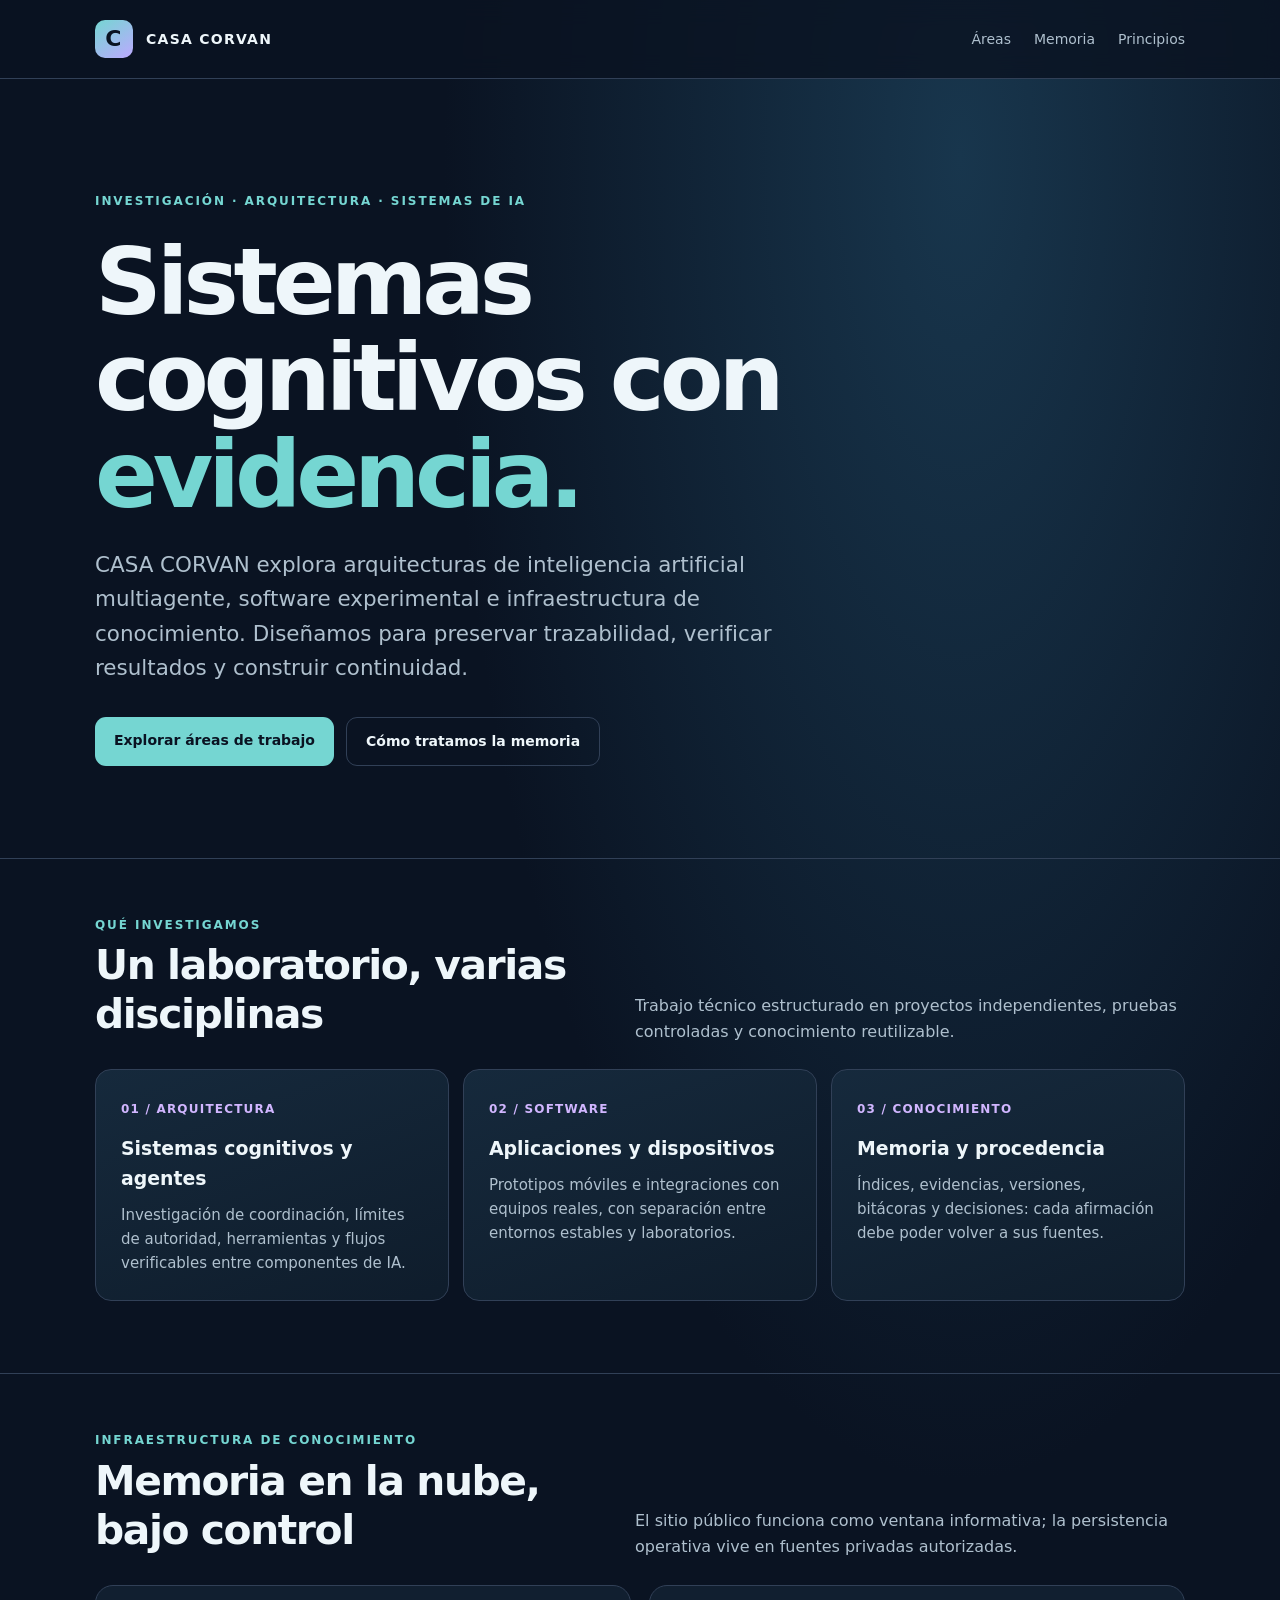
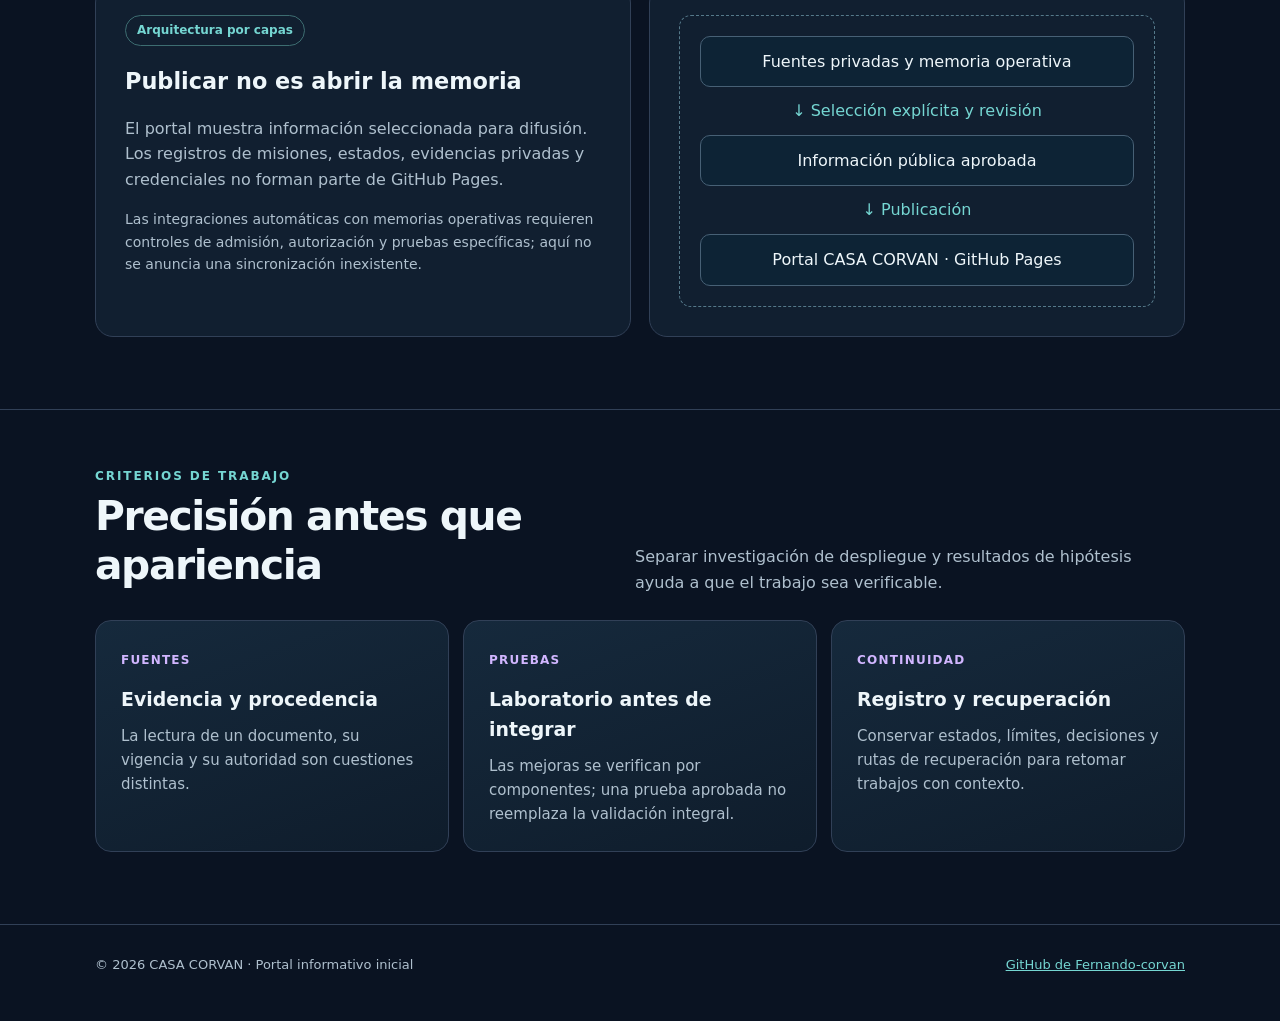
==== index.html @ aaef5765 "feat(pages): publish CASA CORVAN public portal v1" ====
<!doctype html>
<html lang="es">
<head>
<meta charset="utf-8">
<meta name="viewport" content="width=device-width,initial-scale=1">
<meta name="theme-color" content="#0a1322">
<meta name="description" content="CASA CORVAN: arquitectura de sistemas cognitivos, investigación aplicada, software y conocimiento verificable.">
<title>CASA CORVAN · Laboratorio de sistemas cognitivos</title>
<style>
:root{color-scheme:dark;--bg:#0a1322;--surface:#111f30;--line:#314057;--ink:#eef6fa;--muted:#afc0ce;--accent:#75d6d2;--accent2:#d1b6ff}*{box-sizing:border-box}html{scroll-behavior:smooth}body{margin:0;color:var(--ink);font-family:system-ui,-apple-system,BlinkMacSystemFont,"Segoe UI",sans-serif;background:radial-gradient(ellipse at 75% 6%,#18364d 0%,transparent 38%),var(--bg);line-height:1.6}a{color:inherit}a:focus-visible{outline:3px solid var(--accent);outline-offset:5px;border-radius:4px}.wrap{width:min(1090px,calc(100% - 44px));margin:auto}.top{border-bottom:1px solid var(--line);backdrop-filter:blur(12px);background:rgba(10,19,34,.82)}.topinner{display:flex;align-items:center;justify-content:space-between;gap:18px;min-height:78px}.brand{display:flex;align-items:center;gap:13px;text-decoration:none;font-weight:800;letter-spacing:.09em;font-size:14px}.mark{display:grid;place-items:center;width:38px;height:38px;background:linear-gradient(145deg,#75d6d2,#bca9ff);color:#0a1322;border-radius:10px;font-size:22px;font-weight:900}.nav{display:flex;gap:23px;flex-wrap:wrap;font-size:14px;color:var(--muted)}.nav a{text-decoration:none}.nav a:hover{color:var(--accent)}.hero{padding:108px 0 92px;max-width:850px}.eyebrow{color:var(--accent);letter-spacing:.16em;text-transform:uppercase;font-size:12px;font-weight:800}.hero h1{font-size:clamp(2.9rem,7.5vw,5.8rem);letter-spacing:-.055em;line-height:1.04;margin:21px 0 25px;font-weight:760}.hero h1 span{color:var(--accent)}.hero p{font-size:clamp(1.08rem,2.4vw,1.34rem);color:var(--muted);max-width:710px}.actions{display:flex;flex-wrap:wrap;gap:12px;margin-top:32px}.button{display:inline-block;text-decoration:none;border-radius:11px;padding:12px 19px;font-weight:750;font-size:14px;background:var(--accent);color:#0a1322}.button.alt{color:var(--ink);background:transparent;border:1px solid var(--line)}.section{padding:52px 0 72px;border-top:1px solid var(--line)}.head{display:flex;align-items:flex-end;justify-content:space-between;gap:25px;margin-bottom:25px}.head h2{font-size:clamp(1.9rem,4vw,2.55rem);letter-spacing:-.035em;line-height:1.2;margin:5px 0}.head p{max-width:550px;color:var(--muted);margin:0}.grid{display:grid;grid-template-columns:repeat(3,minmax(0,1fr));gap:14px}.card{background:linear-gradient(160deg,rgba(22,42,61,.97),rgba(15,29,44,.94));border:1px solid var(--line);border-radius:16px;padding:25px;min-height:218px}.card .num{display:inline-block;font-size:12px;letter-spacing:.1em;color:var(--accent2);font-weight:800}.card h3{font-size:1.18rem;margin:12px 0 10px}.card p{color:var(--muted);margin:0;font-size:15px}.wide{display:grid;grid-template-columns:1fr 1fr;gap:18px;align-items:stretch}.pane{border:1px solid var(--line);border-radius:18px;padding:29px;background:var(--surface)}.pane h3{font-size:1.4rem;margin:0 0 12px}.pane p{color:var(--muted)}.tag{display:inline-block;padding:5px 11px;border:1px solid #3d6d71;border-radius:99px;font-size:12px;color:var(--accent);font-weight:650}.diagram{padding:20px;border:1px dashed #55798a;border-radius:12px;display:grid;gap:11px;text-align:center}.node{border:1px solid #476075;border-radius:10px;background:#0d2335;padding:12px}.arrow{color:var(--accent)}.note{font-size:14px;color:var(--muted)}.footer{padding:30px 0 45px;color:var(--muted);font-size:13px;border-top:1px solid var(--line)}.footerinner{display:flex;justify-content:space-between;gap:16px;flex-wrap:wrap}.footer a{color:var(--accent)}@media(max-width:700px){.topinner{align-items:flex-start;padding:17px 0;flex-direction:column}.hero{padding:76px 0}.grid{grid-template-columns:1fr}.wide{grid-template-columns:1fr}.head{display:block}.card{min-height:unset}}@media(prefers-reduced-motion:reduce){html{scroll-behavior:auto}}
</style>
</head>
<body>
<header class="top"><div class="wrap topinner"><a href="#inicio" class="brand"><span class="mark" aria-hidden="true">C</span>CASA CORVAN</a><nav aria-label="Navegación principal" class="nav"><a href="#proyectos">Áreas</a><a href="#memoria">Memoria</a><a href="#principios">Principios</a></nav></div></header>
<main id="inicio">
<div class="wrap"><section class="hero"><span class="eyebrow">Investigación · Arquitectura · Sistemas de IA</span><h1>Sistemas cognitivos con <span>evidencia.</span></h1><p>CASA CORVAN explora arquitecturas de inteligencia artificial multiagente, software experimental e infraestructura de conocimiento. Diseñamos para preservar trazabilidad, verificar resultados y construir continuidad.</p><div class="actions"><a class="button" href="#proyectos">Explorar áreas de trabajo</a><a class="button alt" href="#memoria">Cómo tratamos la memoria</a></div></section></div>
<section class="section" id="proyectos"><div class="wrap"><div class="head"><div><span class="eyebrow">Qué investigamos</span><h2>Un laboratorio, varias disciplinas</h2></div><p>Trabajo técnico estructurado en proyectos independientes, pruebas controladas y conocimiento reutilizable.</p></div><div class="grid"><article class="card"><span class="num">01 / ARQUITECTURA</span><h3>Sistemas cognitivos y agentes</h3><p>Investigación de coordinación, límites de autoridad, herramientas y flujos verificables entre componentes de IA.</p></article><article class="card"><span class="num">02 / SOFTWARE</span><h3>Aplicaciones y dispositivos</h3><p>Prototipos móviles e integraciones con equipos reales, con separación entre entornos estables y laboratorios.</p></article><article class="card"><span class="num">03 / CONOCIMIENTO</span><h3>Memoria y procedencia</h3><p>Índices, evidencias, versiones, bitácoras y decisiones: cada afirmación debe poder volver a sus fuentes.</p></article></div></div></section>
<section class="section" id="memoria"><div class="wrap"><div class="head"><div><span class="eyebrow">Infraestructura de conocimiento</span><h2>Memoria en la nube, bajo control</h2></div><p>El sitio público funciona como ventana informativa; la persistencia operativa vive en fuentes privadas autorizadas.</p></div><div class="wide"><div class="pane"><span class="tag">Arquitectura por capas</span><h3 style="margin-top:18px">Publicar no es abrir la memoria</h3><p>El portal muestra información seleccionada para difusión. Los registros de misiones, estados, evidencias privadas y credenciales no forman parte de GitHub Pages.</p><p class="note">Las integraciones automáticas con memorias operativas requieren controles de admisión, autorización y pruebas específicas; aquí no se anuncia una sincronización inexistente.</p></div><div class="pane"><div class="diagram" aria-label="Separación de memoria privada y portal público"><div class="node">Fuentes privadas y memoria operativa</div><div class="arrow" aria-hidden="true">↓ Selección explícita y revisión</div><div class="node">Información pública aprobada</div><div class="arrow" aria-hidden="true">↓ Publicación</div><div class="node">Portal CASA CORVAN · GitHub Pages</div></div></div></div></div></section>
<section class="section" id="principios"><div class="wrap"><div class="head"><div><span class="eyebrow">Criterios de trabajo</span><h2>Precisión antes que apariencia</h2></div><p>Separar investigación de despliegue y resultados de hipótesis ayuda a que el trabajo sea verificable.</p></div><div class="grid"><article class="card"><span class="num">FUENTES</span><h3>Evidencia y procedencia</h3><p>La lectura de un documento, su vigencia y su autoridad son cuestiones distintas.</p></article><article class="card"><span class="num">PRUEBAS</span><h3>Laboratorio antes de integrar</h3><p>Las mejoras se verifican por componentes; una prueba aprobada no reemplaza la validación integral.</p></article><article class="card"><span class="num">CONTINUIDAD</span><h3>Registro y recuperación</h3><p>Conservar estados, límites, decisiones y rutas de recuperación para retomar trabajos con contexto.</p></article></div></div></section>
</main>
<footer class="footer"><div class="wrap footerinner"><span>© 2026 CASA CORVAN · Portal informativo inicial</span><a href="https://github.com/Fernando-corvan" rel="noopener noreferrer">GitHub de Fernando-corvan</a></div></footer>
</body></html>
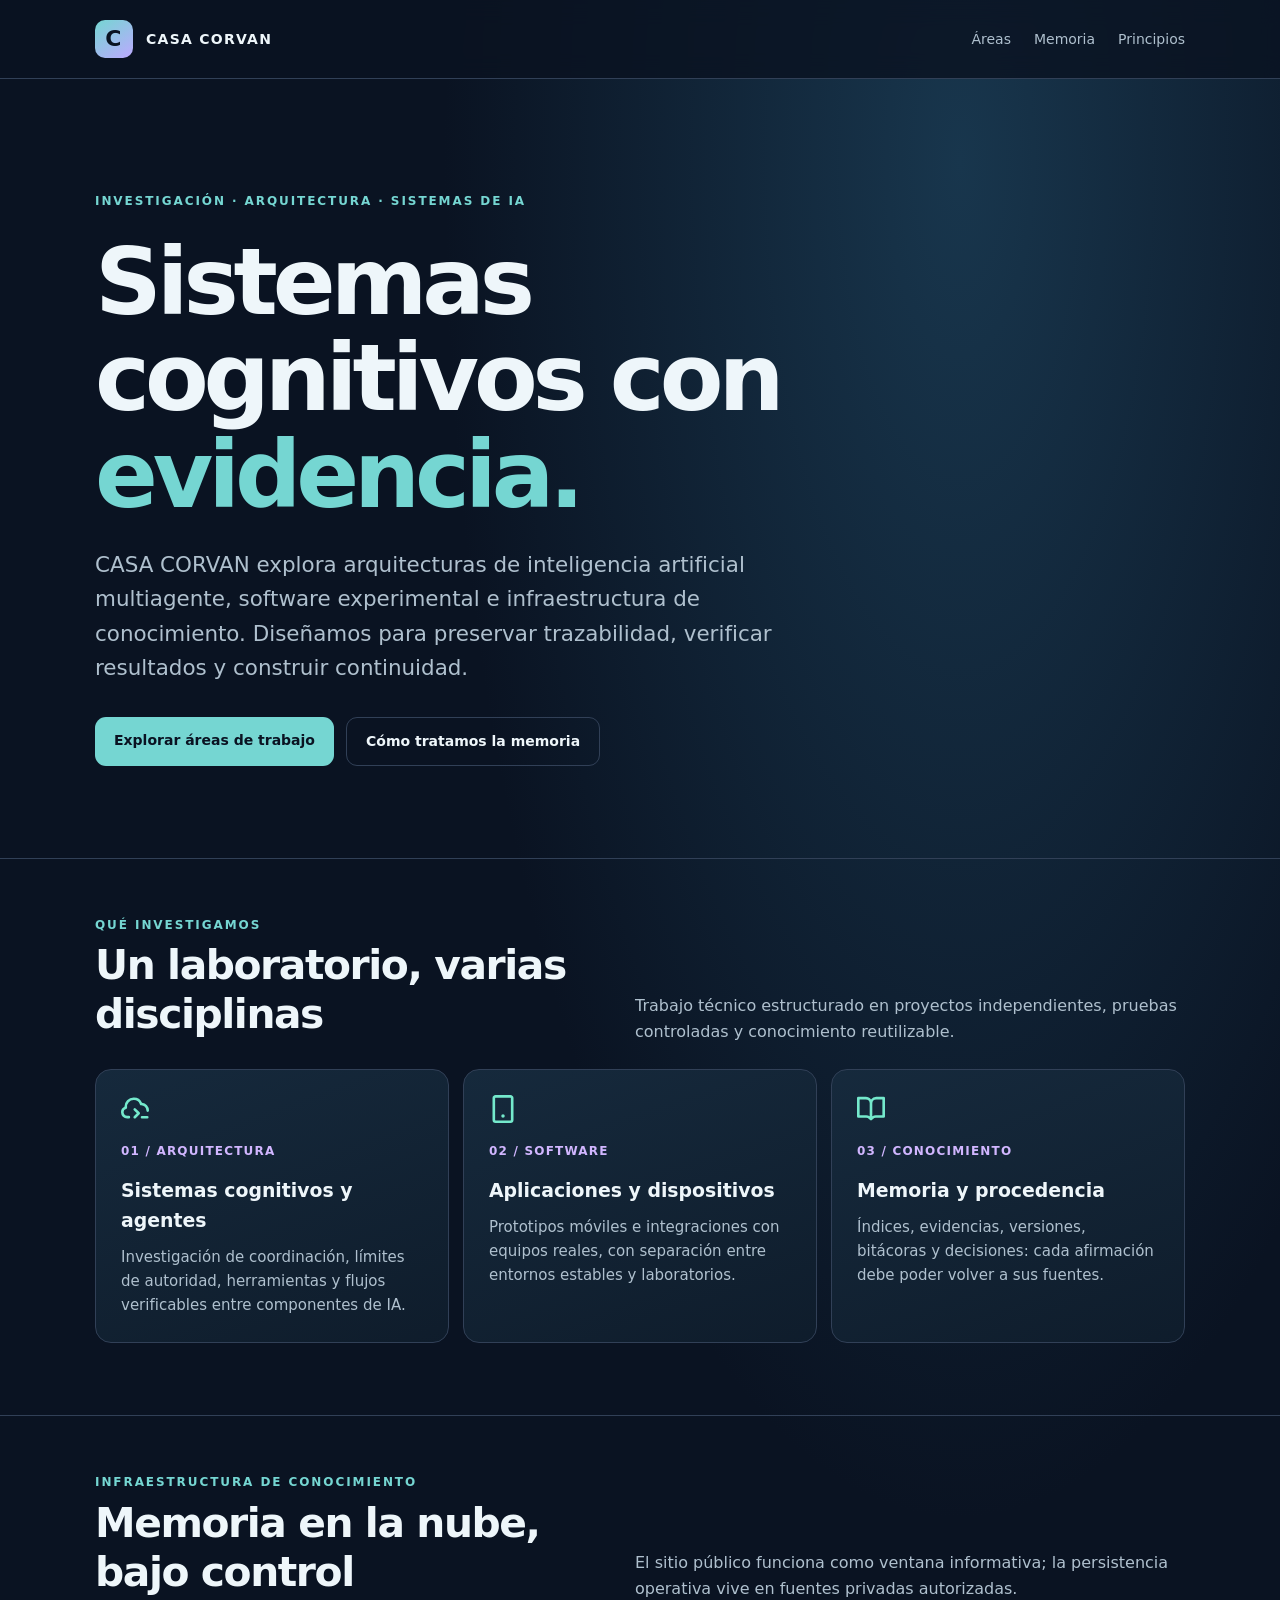
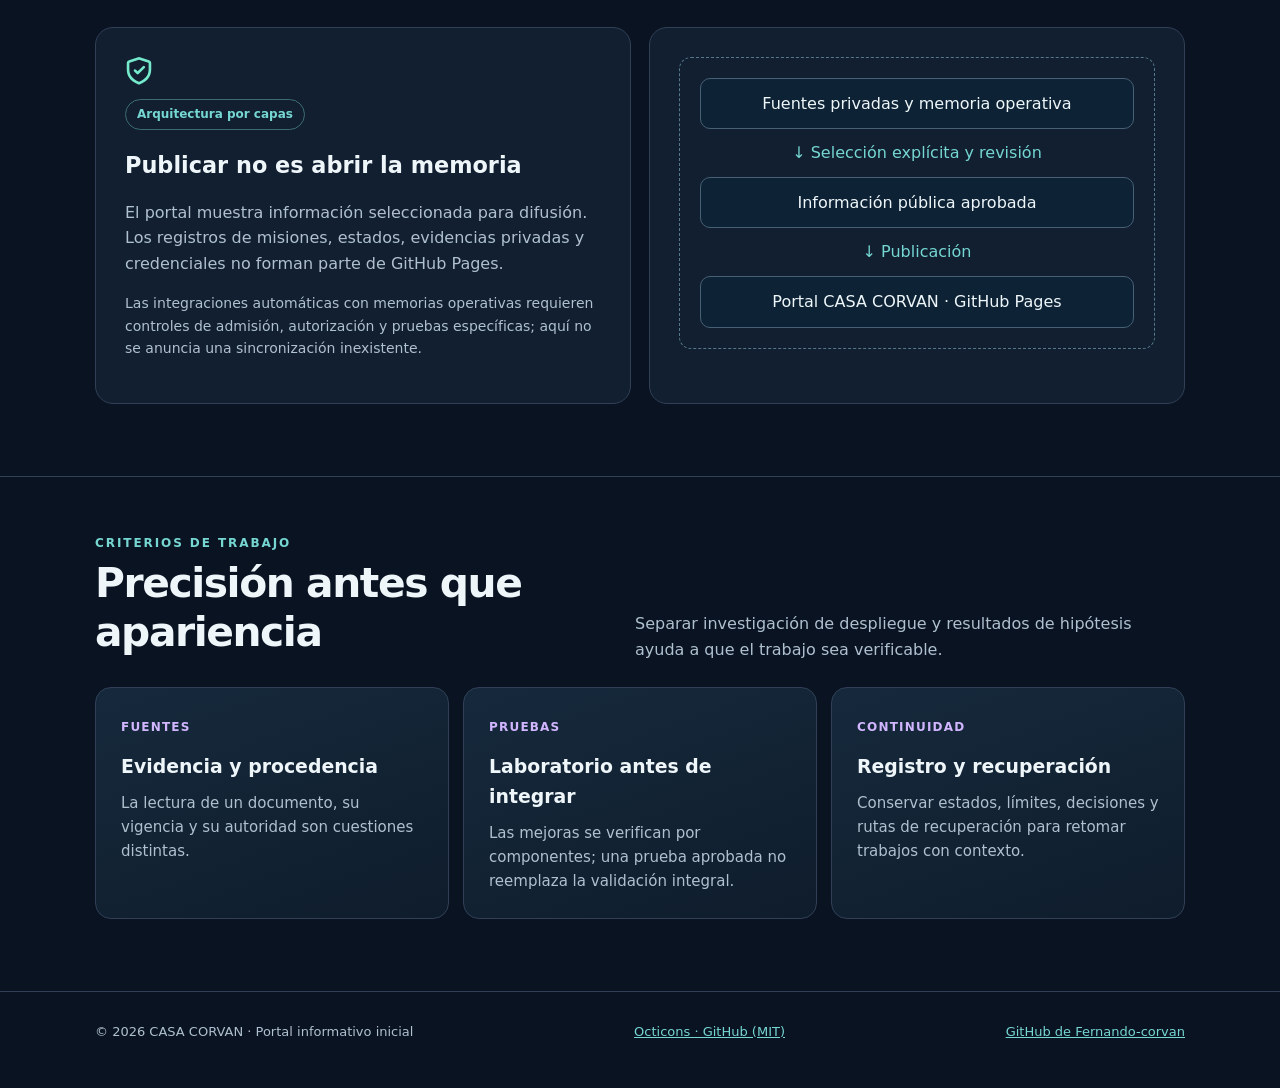
==== commit 7620de39: "feat(pages): render vetted Octicons graphics with local assets and MIT attribution" ====
--- a/index.html
+++ b/index.html
@@ -8,15 +8,16 @@
 <title>CASA CORVAN · Laboratorio de sistemas cognitivos</title>
 <style>
 :root{color-scheme:dark;--bg:#0a1322;--surface:#111f30;--line:#314057;--ink:#eef6fa;--muted:#afc0ce;--accent:#75d6d2;--accent2:#d1b6ff}*{box-sizing:border-box}html{scroll-behavior:smooth}body{margin:0;color:var(--ink);font-family:system-ui,-apple-system,BlinkMacSystemFont,"Segoe UI",sans-serif;background:radial-gradient(ellipse at 75% 6%,#18364d 0%,transparent 38%),var(--bg);line-height:1.6}a{color:inherit}a:focus-visible{outline:3px solid var(--accent);outline-offset:5px;border-radius:4px}.wrap{width:min(1090px,calc(100% - 44px));margin:auto}.top{border-bottom:1px solid var(--line);backdrop-filter:blur(12px);background:rgba(10,19,34,.82)}.topinner{display:flex;align-items:center;justify-content:space-between;gap:18px;min-height:78px}.brand{display:flex;align-items:center;gap:13px;text-decoration:none;font-weight:800;letter-spacing:.09em;font-size:14px}.mark{display:grid;place-items:center;width:38px;height:38px;background:linear-gradient(145deg,#75d6d2,#bca9ff);color:#0a1322;border-radius:10px;font-size:22px;font-weight:900}.nav{display:flex;gap:23px;flex-wrap:wrap;font-size:14px;color:var(--muted)}.nav a{text-decoration:none}.nav a:hover{color:var(--accent)}.hero{padding:108px 0 92px;max-width:850px}.eyebrow{color:var(--accent);letter-spacing:.16em;text-transform:uppercase;font-size:12px;font-weight:800}.hero h1{font-size:clamp(2.9rem,7.5vw,5.8rem);letter-spacing:-.055em;line-height:1.04;margin:21px 0 25px;font-weight:760}.hero h1 span{color:var(--accent)}.hero p{font-size:clamp(1.08rem,2.4vw,1.34rem);color:var(--muted);max-width:710px}.actions{display:flex;flex-wrap:wrap;gap:12px;margin-top:32px}.button{display:inline-block;text-decoration:none;border-radius:11px;padding:12px 19px;font-weight:750;font-size:14px;background:var(--accent);color:#0a1322}.button.alt{color:var(--ink);background:transparent;border:1px solid var(--line)}.section{padding:52px 0 72px;border-top:1px solid var(--line)}.head{display:flex;align-items:flex-end;justify-content:space-between;gap:25px;margin-bottom:25px}.head h2{font-size:clamp(1.9rem,4vw,2.55rem);letter-spacing:-.035em;line-height:1.2;margin:5px 0}.head p{max-width:550px;color:var(--muted);margin:0}.grid{display:grid;grid-template-columns:repeat(3,minmax(0,1fr));gap:14px}.card{background:linear-gradient(160deg,rgba(22,42,61,.97),rgba(15,29,44,.94));border:1px solid var(--line);border-radius:16px;padding:25px;min-height:218px}.card .num{display:inline-block;font-size:12px;letter-spacing:.1em;color:var(--accent2);font-weight:800}.card h3{font-size:1.18rem;margin:12px 0 10px}.card p{color:var(--muted);margin:0;font-size:15px}.wide{display:grid;grid-template-columns:1fr 1fr;gap:18px;align-items:stretch}.pane{border:1px solid var(--line);border-radius:18px;padding:29px;background:var(--surface)}.pane h3{font-size:1.4rem;margin:0 0 12px}.pane p{color:var(--muted)}.tag{display:inline-block;padding:5px 11px;border:1px solid #3d6d71;border-radius:99px;font-size:12px;color:var(--accent);font-weight:650}.diagram{padding:20px;border:1px dashed #55798a;border-radius:12px;display:grid;gap:11px;text-align:center}.node{border:1px solid #476075;border-radius:10px;background:#0d2335;padding:12px}.arrow{color:var(--accent)}.note{font-size:14px;color:var(--muted)}.footer{padding:30px 0 45px;color:var(--muted);font-size:13px;border-top:1px solid var(--line)}.footerinner{display:flex;justify-content:space-between;gap:16px;flex-wrap:wrap}.footer a{color:var(--accent)}@media(max-width:700px){.topinner{align-items:flex-start;padding:17px 0;flex-direction:column}.hero{padding:76px 0}.grid{grid-template-columns:1fr}.wide{grid-template-columns:1fr}.head{display:block}.card{min-height:unset}}@media(prefers-reduced-motion:reduce){html{scroll-behavior:auto}}
+ .octicon{display:block;width:28px;height:28px;margin:0 0 14px;filter:invert(81%) sepia(14%) saturate(1111%) hue-rotate(114deg) brightness(101%) contrast(90%)}
 </style>
 </head>
 <body>
 <header class="top"><div class="wrap topinner"><a href="#inicio" class="brand"><span class="mark" aria-hidden="true">C</span>CASA CORVAN</a><nav aria-label="Navegación principal" class="nav"><a href="#proyectos">Áreas</a><a href="#memoria">Memoria</a><a href="#principios">Principios</a></nav></div></header>
 <main id="inicio">
 <div class="wrap"><section class="hero"><span class="eyebrow">Investigación · Arquitectura · Sistemas de IA</span><h1>Sistemas cognitivos con <span>evidencia.</span></h1><p>CASA CORVAN explora arquitecturas de inteligencia artificial multiagente, software experimental e infraestructura de conocimiento. Diseñamos para preservar trazabilidad, verificar resultados y construir continuidad.</p><div class="actions"><a class="button" href="#proyectos">Explorar áreas de trabajo</a><a class="button alt" href="#memoria">Cómo tratamos la memoria</a></div></section></div>
-<section class="section" id="proyectos"><div class="wrap"><div class="head"><div><span class="eyebrow">Qué investigamos</span><h2>Un laboratorio, varias disciplinas</h2></div><p>Trabajo técnico estructurado en proyectos independientes, pruebas controladas y conocimiento reutilizable.</p></div><div class="grid"><article class="card"><span class="num">01 / ARQUITECTURA</span><h3>Sistemas cognitivos y agentes</h3><p>Investigación de coordinación, límites de autoridad, herramientas y flujos verificables entre componentes de IA.</p></article><article class="card"><span class="num">02 / SOFTWARE</span><h3>Aplicaciones y dispositivos</h3><p>Prototipos móviles e integraciones con equipos reales, con separación entre entornos estables y laboratorios.</p></article><article class="card"><span class="num">03 / CONOCIMIENTO</span><h3>Memoria y procedencia</h3><p>Índices, evidencias, versiones, bitácoras y decisiones: cada afirmación debe poder volver a sus fuentes.</p></article></div></div></section>
-<section class="section" id="memoria"><div class="wrap"><div class="head"><div><span class="eyebrow">Infraestructura de conocimiento</span><h2>Memoria en la nube, bajo control</h2></div><p>El sitio público funciona como ventana informativa; la persistencia operativa vive en fuentes privadas autorizadas.</p></div><div class="wide"><div class="pane"><span class="tag">Arquitectura por capas</span><h3 style="margin-top:18px">Publicar no es abrir la memoria</h3><p>El portal muestra información seleccionada para difusión. Los registros de misiones, estados, evidencias privadas y credenciales no forman parte de GitHub Pages.</p><p class="note">Las integraciones automáticas con memorias operativas requieren controles de admisión, autorización y pruebas específicas; aquí no se anuncia una sincronización inexistente.</p></div><div class="pane"><div class="diagram" aria-label="Separación de memoria privada y portal público"><div class="node">Fuentes privadas y memoria operativa</div><div class="arrow" aria-hidden="true">↓ Selección explícita y revisión</div><div class="node">Información pública aprobada</div><div class="arrow" aria-hidden="true">↓ Publicación</div><div class="node">Portal CASA CORVAN · GitHub Pages</div></div></div></div></div></section>
+<section class="section" id="proyectos"><div class="wrap"><div class="head"><div><span class="eyebrow">Qué investigamos</span><h2>Un laboratorio, varias disciplinas</h2></div><p>Trabajo técnico estructurado en proyectos independientes, pruebas controladas y conocimiento reutilizable.</p></div><div class="grid"><article class="card"><img class="octicon" src="assets/octicons/agent-16.svg" width="28" height="28" alt="" aria-hidden="true"><span class="num">01 / ARQUITECTURA</span><h3>Sistemas cognitivos y agentes</h3><p>Investigación de coordinación, límites de autoridad, herramientas y flujos verificables entre componentes de IA.</p></article><article class="card"><img class="octicon" src="assets/octicons/device-mobile-16.svg" width="28" height="28" alt="" aria-hidden="true"><span class="num">02 / SOFTWARE</span><h3>Aplicaciones y dispositivos</h3><p>Prototipos móviles e integraciones con equipos reales, con separación entre entornos estables y laboratorios.</p></article><article class="card"><img class="octicon" src="assets/octicons/book-16.svg" width="28" height="28" alt="" aria-hidden="true"><span class="num">03 / CONOCIMIENTO</span><h3>Memoria y procedencia</h3><p>Índices, evidencias, versiones, bitácoras y decisiones: cada afirmación debe poder volver a sus fuentes.</p></article></div></div></section>
+<section class="section" id="memoria"><div class="wrap"><div class="head"><div><span class="eyebrow">Infraestructura de conocimiento</span><h2>Memoria en la nube, bajo control</h2></div><p>El sitio público funciona como ventana informativa; la persistencia operativa vive en fuentes privadas autorizadas.</p></div><div class="wide"><div class="pane"><img class="octicon" src="assets/octicons/shield-check-16.svg" width="28" height="28" alt="" aria-hidden="true"><span class="tag">Arquitectura por capas</span><h3 style="margin-top:18px">Publicar no es abrir la memoria</h3><p>El portal muestra información seleccionada para difusión. Los registros de misiones, estados, evidencias privadas y credenciales no forman parte de GitHub Pages.</p><p class="note">Las integraciones automáticas con memorias operativas requieren controles de admisión, autorización y pruebas específicas; aquí no se anuncia una sincronización inexistente.</p></div><div class="pane"><div class="diagram" aria-label="Separación de memoria privada y portal público"><div class="node">Fuentes privadas y memoria operativa</div><div class="arrow" aria-hidden="true">↓ Selección explícita y revisión</div><div class="node">Información pública aprobada</div><div class="arrow" aria-hidden="true">↓ Publicación</div><div class="node">Portal CASA CORVAN · GitHub Pages</div></div></div></div></div></section>
 <section class="section" id="principios"><div class="wrap"><div class="head"><div><span class="eyebrow">Criterios de trabajo</span><h2>Precisión antes que apariencia</h2></div><p>Separar investigación de despliegue y resultados de hipótesis ayuda a que el trabajo sea verificable.</p></div><div class="grid"><article class="card"><span class="num">FUENTES</span><h3>Evidencia y procedencia</h3><p>La lectura de un documento, su vigencia y su autoridad son cuestiones distintas.</p></article><article class="card"><span class="num">PRUEBAS</span><h3>Laboratorio antes de integrar</h3><p>Las mejoras se verifican por componentes; una prueba aprobada no reemplaza la validación integral.</p></article><article class="card"><span class="num">CONTINUIDAD</span><h3>Registro y recuperación</h3><p>Conservar estados, límites, decisiones y rutas de recuperación para retomar trabajos con contexto.</p></article></div></div></section>
 </main>
-<footer class="footer"><div class="wrap footerinner"><span>© 2026 CASA CORVAN · Portal informativo inicial</span><a href="https://github.com/Fernando-corvan" rel="noopener noreferrer">GitHub de Fernando-corvan</a></div></footer>
+<footer class="footer"><div class="wrap footerinner"><span>© 2026 CASA CORVAN · Portal informativo inicial</span><a href="assets/octicons/LICENSE">Octicons · GitHub (MIT)</a><a href="https://github.com/Fernando-corvan" rel="noopener noreferrer">GitHub de Fernando-corvan</a></div></footer>
 </body></html>
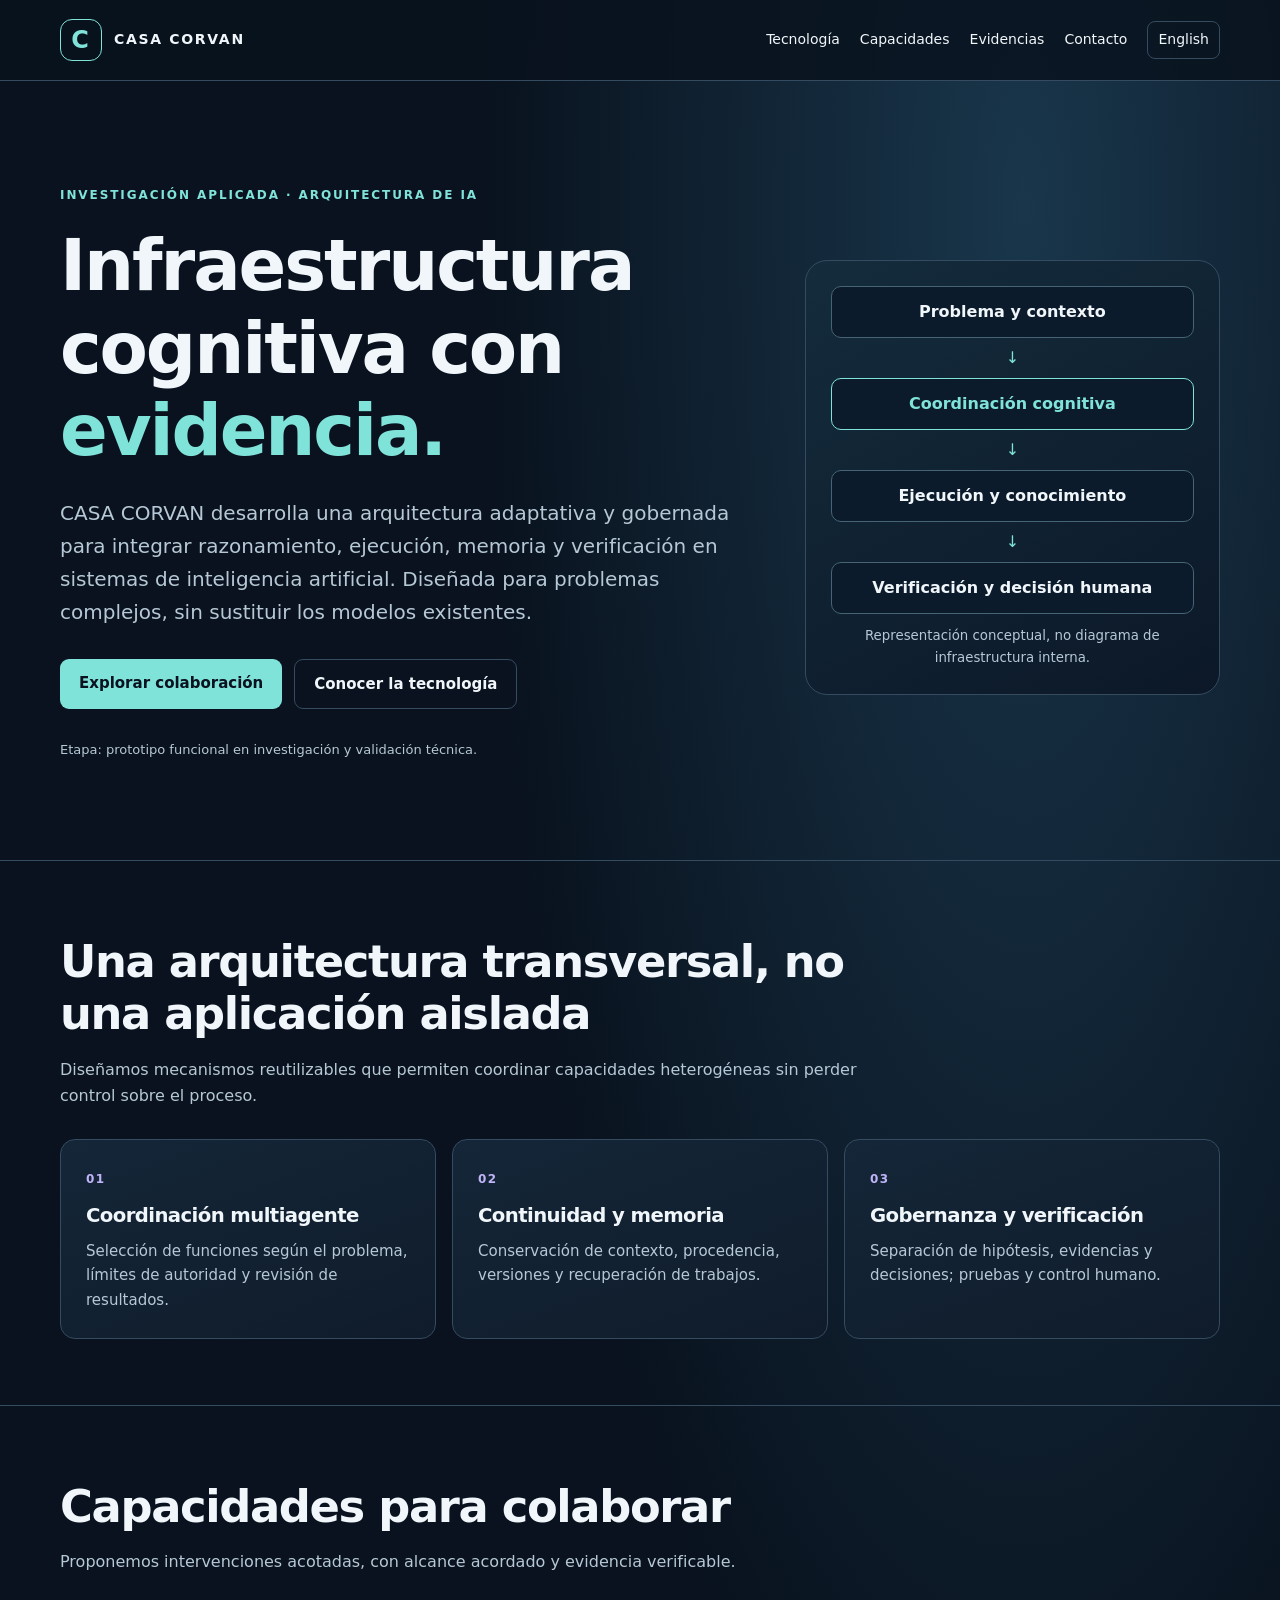
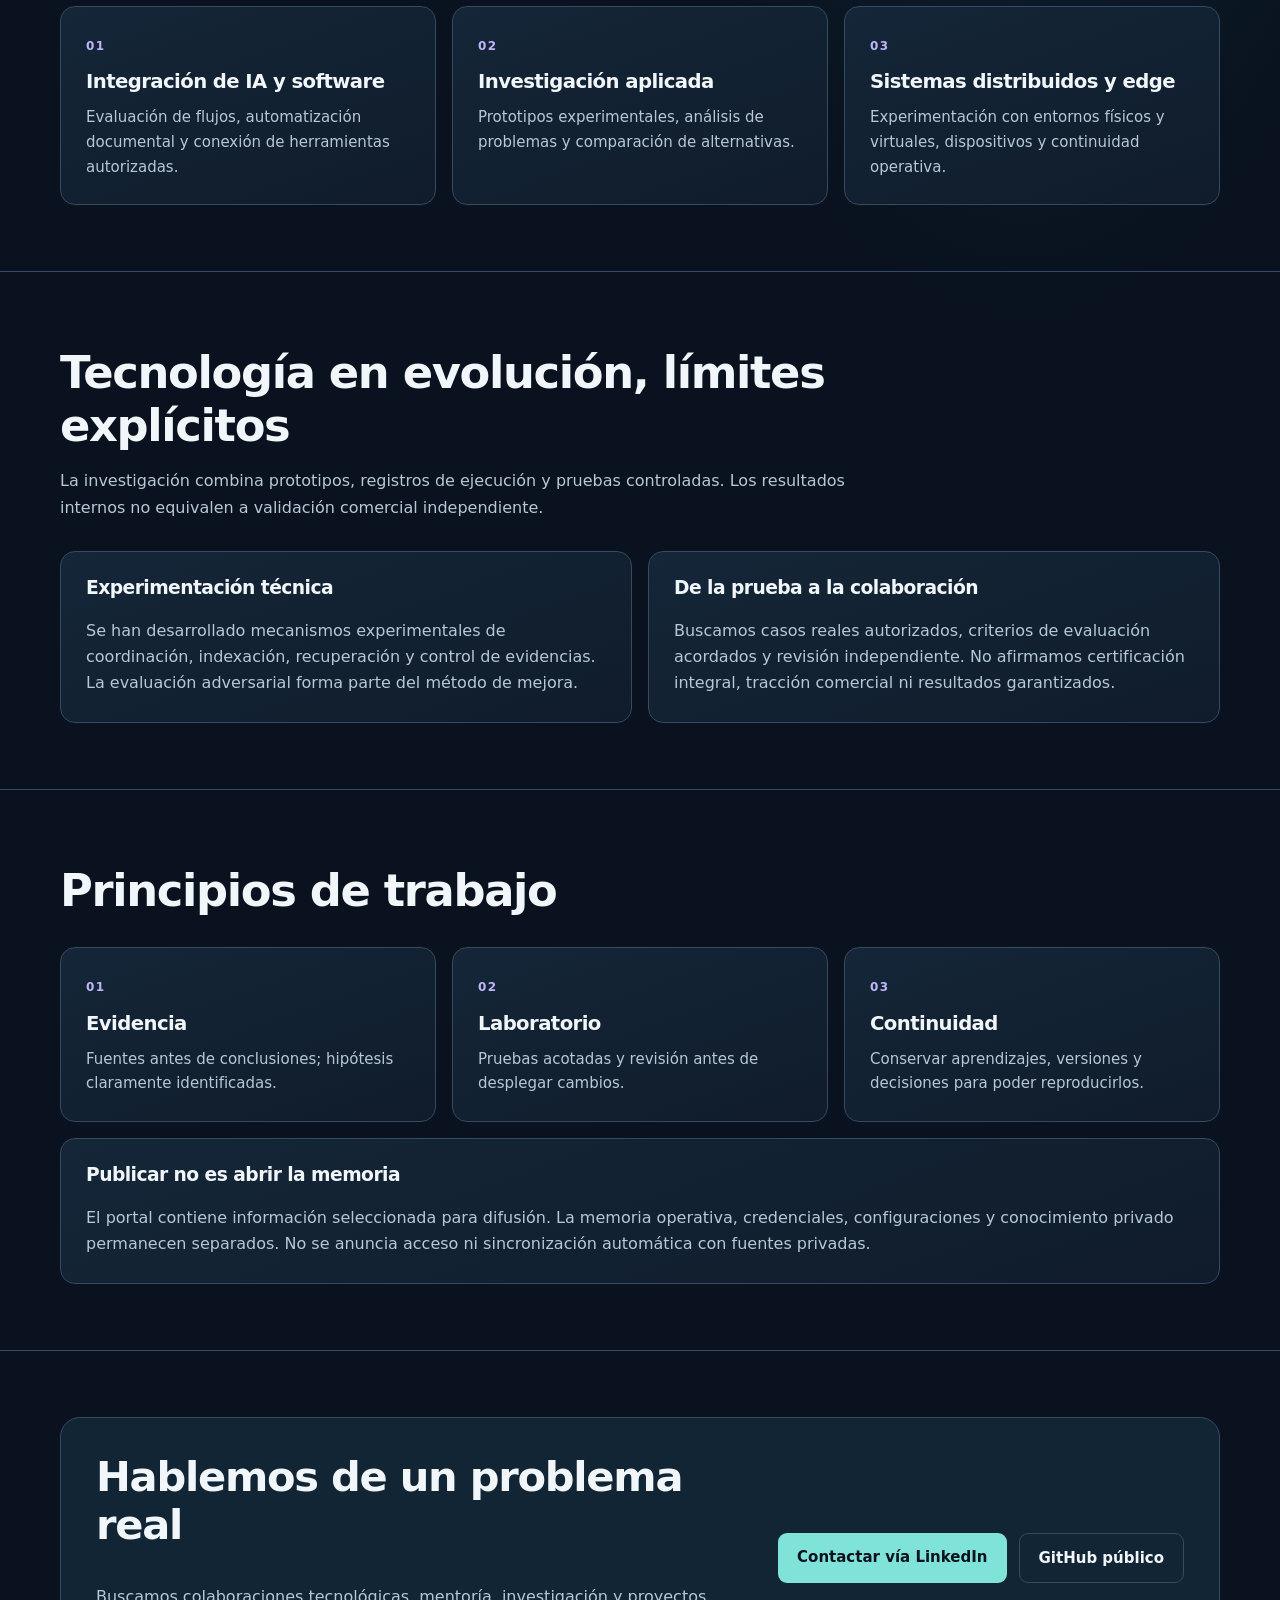
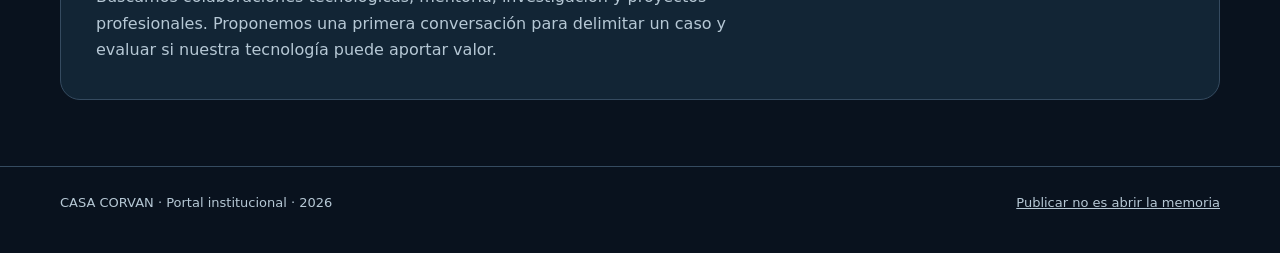
==== commit 251035fb: "site: refresh Spanish institutional landing page" ====
--- a/index.html
+++ b/index.html
@@ -1,23 +1,10 @@
 <!doctype html>
-<html lang="es">
-<head>
-<meta charset="utf-8">
-<meta name="viewport" content="width=device-width,initial-scale=1">
-<meta name="theme-color" content="#0a1322">
-<meta name="description" content="CASA CORVAN: arquitectura de sistemas cognitivos, investigación aplicada, software y conocimiento verificable.">
-<title>CASA CORVAN · Laboratorio de sistemas cognitivos</title>
-<style>
-:root{color-scheme:dark;--bg:#0a1322;--surface:#111f30;--line:#314057;--ink:#eef6fa;--muted:#afc0ce;--accent:#75d6d2;--accent2:#d1b6ff}*{box-sizing:border-box}html{scroll-behavior:smooth}body{margin:0;color:var(--ink);font-family:system-ui,-apple-system,BlinkMacSystemFont,"Segoe UI",sans-serif;background:radial-gradient(ellipse at 75% 6%,#18364d 0%,transparent 38%),var(--bg);line-height:1.6}a{color:inherit}a:focus-visible{outline:3px solid var(--accent);outline-offset:5px;border-radius:4px}.wrap{width:min(1090px,calc(100% - 44px));margin:auto}.top{border-bottom:1px solid var(--line);backdrop-filter:blur(12px);background:rgba(10,19,34,.82)}.topinner{display:flex;align-items:center;justify-content:space-between;gap:18px;min-height:78px}.brand{display:flex;align-items:center;gap:13px;text-decoration:none;font-weight:800;letter-spacing:.09em;font-size:14px}.mark{display:grid;place-items:center;width:38px;height:38px;background:linear-gradient(145deg,#75d6d2,#bca9ff);color:#0a1322;border-radius:10px;font-size:22px;font-weight:900}.nav{display:flex;gap:23px;flex-wrap:wrap;font-size:14px;color:var(--muted)}.nav a{text-decoration:none}.nav a:hover{color:var(--accent)}.hero{padding:108px 0 92px;max-width:850px}.eyebrow{color:var(--accent);letter-spacing:.16em;text-transform:uppercase;font-size:12px;font-weight:800}.hero h1{font-size:clamp(2.9rem,7.5vw,5.8rem);letter-spacing:-.055em;line-height:1.04;margin:21px 0 25px;font-weight:760}.hero h1 span{color:var(--accent)}.hero p{font-size:clamp(1.08rem,2.4vw,1.34rem);color:var(--muted);max-width:710px}.actions{display:flex;flex-wrap:wrap;gap:12px;margin-top:32px}.button{display:inline-block;text-decoration:none;border-radius:11px;padding:12px 19px;font-weight:750;font-size:14px;background:var(--accent);color:#0a1322}.button.alt{color:var(--ink);background:transparent;border:1px solid var(--line)}.section{padding:52px 0 72px;border-top:1px solid var(--line)}.head{display:flex;align-items:flex-end;justify-content:space-between;gap:25px;margin-bottom:25px}.head h2{font-size:clamp(1.9rem,4vw,2.55rem);letter-spacing:-.035em;line-height:1.2;margin:5px 0}.head p{max-width:550px;color:var(--muted);margin:0}.grid{display:grid;grid-template-columns:repeat(3,minmax(0,1fr));gap:14px}.card{background:linear-gradient(160deg,rgba(22,42,61,.97),rgba(15,29,44,.94));border:1px solid var(--line);border-radius:16px;padding:25px;min-height:218px}.card .num{display:inline-block;font-size:12px;letter-spacing:.1em;color:var(--accent2);font-weight:800}.card h3{font-size:1.18rem;margin:12px 0 10px}.card p{color:var(--muted);margin:0;font-size:15px}.wide{display:grid;grid-template-columns:1fr 1fr;gap:18px;align-items:stretch}.pane{border:1px solid var(--line);border-radius:18px;padding:29px;background:var(--surface)}.pane h3{font-size:1.4rem;margin:0 0 12px}.pane p{color:var(--muted)}.tag{display:inline-block;padding:5px 11px;border:1px solid #3d6d71;border-radius:99px;font-size:12px;color:var(--accent);font-weight:650}.diagram{padding:20px;border:1px dashed #55798a;border-radius:12px;display:grid;gap:11px;text-align:center}.node{border:1px solid #476075;border-radius:10px;background:#0d2335;padding:12px}.arrow{color:var(--accent)}.note{font-size:14px;color:var(--muted)}.footer{padding:30px 0 45px;color:var(--muted);font-size:13px;border-top:1px solid var(--line)}.footerinner{display:flex;justify-content:space-between;gap:16px;flex-wrap:wrap}.footer a{color:var(--accent)}@media(max-width:700px){.topinner{align-items:flex-start;padding:17px 0;flex-direction:column}.hero{padding:76px 0}.grid{grid-template-columns:1fr}.wide{grid-template-columns:1fr}.head{display:block}.card{min-height:unset}}@media(prefers-reduced-motion:reduce){html{scroll-behavior:auto}}
- .octicon{display:block;width:28px;height:28px;margin:0 0 14px;filter:invert(81%) sepia(14%) saturate(1111%) hue-rotate(114deg) brightness(101%) contrast(90%)}
-</style>
-</head>
-<body>
-<header class="top"><div class="wrap topinner"><a href="#inicio" class="brand"><span class="mark" aria-hidden="true">C</span>CASA CORVAN</a><nav aria-label="Navegación principal" class="nav"><a href="#proyectos">Áreas</a><a href="#memoria">Memoria</a><a href="#principios">Principios</a></nav></div></header>
-<main id="inicio">
-<div class="wrap"><section class="hero"><span class="eyebrow">Investigación · Arquitectura · Sistemas de IA</span><h1>Sistemas cognitivos con <span>evidencia.</span></h1><p>CASA CORVAN explora arquitecturas de inteligencia artificial multiagente, software experimental e infraestructura de conocimiento. Diseñamos para preservar trazabilidad, verificar resultados y construir continuidad.</p><div class="actions"><a class="button" href="#proyectos">Explorar áreas de trabajo</a><a class="button alt" href="#memoria">Cómo tratamos la memoria</a></div></section></div>
-<section class="section" id="proyectos"><div class="wrap"><div class="head"><div><span class="eyebrow">Qué investigamos</span><h2>Un laboratorio, varias disciplinas</h2></div><p>Trabajo técnico estructurado en proyectos independientes, pruebas controladas y conocimiento reutilizable.</p></div><div class="grid"><article class="card"><img class="octicon" src="assets/octicons/agent-16.svg" width="28" height="28" alt="" aria-hidden="true"><span class="num">01 / ARQUITECTURA</span><h3>Sistemas cognitivos y agentes</h3><p>Investigación de coordinación, límites de autoridad, herramientas y flujos verificables entre componentes de IA.</p></article><article class="card"><img class="octicon" src="assets/octicons/device-mobile-16.svg" width="28" height="28" alt="" aria-hidden="true"><span class="num">02 / SOFTWARE</span><h3>Aplicaciones y dispositivos</h3><p>Prototipos móviles e integraciones con equipos reales, con separación entre entornos estables y laboratorios.</p></article><article class="card"><img class="octicon" src="assets/octicons/book-16.svg" width="28" height="28" alt="" aria-hidden="true"><span class="num">03 / CONOCIMIENTO</span><h3>Memoria y procedencia</h3><p>Índices, evidencias, versiones, bitácoras y decisiones: cada afirmación debe poder volver a sus fuentes.</p></article></div></div></section>
-<section class="section" id="memoria"><div class="wrap"><div class="head"><div><span class="eyebrow">Infraestructura de conocimiento</span><h2>Memoria en la nube, bajo control</h2></div><p>El sitio público funciona como ventana informativa; la persistencia operativa vive en fuentes privadas autorizadas.</p></div><div class="wide"><div class="pane"><img class="octicon" src="assets/octicons/shield-check-16.svg" width="28" height="28" alt="" aria-hidden="true"><span class="tag">Arquitectura por capas</span><h3 style="margin-top:18px">Publicar no es abrir la memoria</h3><p>El portal muestra información seleccionada para difusión. Los registros de misiones, estados, evidencias privadas y credenciales no forman parte de GitHub Pages.</p><p class="note">Las integraciones automáticas con memorias operativas requieren controles de admisión, autorización y pruebas específicas; aquí no se anuncia una sincronización inexistente.</p></div><div class="pane"><div class="diagram" aria-label="Separación de memoria privada y portal público"><div class="node">Fuentes privadas y memoria operativa</div><div class="arrow" aria-hidden="true">↓ Selección explícita y revisión</div><div class="node">Información pública aprobada</div><div class="arrow" aria-hidden="true">↓ Publicación</div><div class="node">Portal CASA CORVAN · GitHub Pages</div></div></div></div></div></section>
-<section class="section" id="principios"><div class="wrap"><div class="head"><div><span class="eyebrow">Criterios de trabajo</span><h2>Precisión antes que apariencia</h2></div><p>Separar investigación de despliegue y resultados de hipótesis ayuda a que el trabajo sea verificable.</p></div><div class="grid"><article class="card"><span class="num">FUENTES</span><h3>Evidencia y procedencia</h3><p>La lectura de un documento, su vigencia y su autoridad son cuestiones distintas.</p></article><article class="card"><span class="num">PRUEBAS</span><h3>Laboratorio antes de integrar</h3><p>Las mejoras se verifican por componentes; una prueba aprobada no reemplaza la validación integral.</p></article><article class="card"><span class="num">CONTINUIDAD</span><h3>Registro y recuperación</h3><p>Conservar estados, límites, decisiones y rutas de recuperación para retomar trabajos con contexto.</p></article></div></div></section>
-</main>
-<footer class="footer"><div class="wrap footerinner"><span>© 2026 CASA CORVAN · Portal informativo inicial</span><a href="assets/octicons/LICENSE">Octicons · GitHub (MIT)</a><a href="https://github.com/Fernando-corvan" rel="noopener noreferrer">GitHub de Fernando-corvan</a></div></footer>
-</body></html>+<html lang="es"><head><meta charset="utf-8"><meta name="viewport" content="width=device-width, initial-scale=1"><meta name="theme-color" content="#09121e"><meta name="description" content="Investigación aplicada, infraestructura cognitiva distribuida, gobernanza de IA e integración de software."><meta property="og:title" content="CASA CORVAN | Infraestructura cognitiva e IA"><meta property="og:description" content="Investigación aplicada, infraestructura cognitiva distribuida, gobernanza de IA e integración de software."><meta property="og:type" content="website"><title>CASA CORVAN | Infraestructura cognitiva e IA</title><style>:root{color-scheme:dark;--bg:#09121e;--surface:#101e2e;--ink:#f0f6fa;--muted:#b6c8d5;--accent:#80e3da;--line:#354b60;--warm:#bfb4f7}*{box-sizing:border-box}html{scroll-behavior:smooth}body{margin:0;font:16px/1.65 system-ui,-apple-system,BlinkMacSystemFont,"Segoe UI",sans-serif;color:var(--ink);background:radial-gradient(ellipse at 80% 6%,#19364b 0%,transparent 34rem),var(--bg)}a{color:inherit}a:focus-visible{outline:3px solid var(--accent);outline-offset:4px}a:hover{color:var(--accent)}.wrap{width:min(1160px,calc(100% - 48px));margin:auto}.top{border-bottom:1px solid var(--line);background:#09121ed9}.topinner{display:flex;align-items:center;justify-content:space-between;gap:20px;min-height:80px}.brand{display:flex;align-items:center;gap:12px;text-decoration:none;font-weight:800;letter-spacing:.12em;font-size:14px}.mark{width:42px;height:42px;border:1px solid var(--accent);border-radius:12px;display:grid;place-items:center;color:var(--accent);font-size:24px;line-height:1}.nav{display:flex;flex-wrap:wrap;gap:20px;font-size:14px;align-items:center}.nav a{text-decoration:none}.lang{border:1px solid var(--line);border-radius:8px;padding:6px 10px}.hero{display:grid;grid-template-columns:minmax(0,1.35fr) minmax(0,.8fr);gap:44px;align-items:center;padding:100px 0 86px}.eyebrow{font-size:12px;font-weight:800;text-transform:uppercase;letter-spacing:.16em;color:var(--accent)}h1,h2,h3{line-height:1.17;letter-spacing:-.03em}h1{font-size:clamp(2.7rem,5.5vw,5.1rem);margin:18px 0 24px}h1 span{color:var(--accent)}.lead{font-size:clamp(1.05rem,2vw,1.25rem);color:var(--muted);max-width:700px}.actions{display:flex;flex-wrap:wrap;gap:12px;margin:30px 0}.button{display:inline-block;background:var(--accent);color:#09121e;text-decoration:none;border-radius:9px;padding:12px 19px;font-weight:750;font-size:15px}.button:hover{color:#09121e;background:#aaf4eb}.button.alt{background:transparent;border:1px solid var(--line);color:var(--ink)}.button.alt:hover{border-color:var(--accent);color:var(--accent)}.status{color:var(--muted);font-size:13px}.diagram{border:1px solid var(--line);background:linear-gradient(150deg,#142c3c,#0c1828);border-radius:22px;padding:25px;display:grid;gap:11px;text-align:center}.node{border:1px solid #456476;background:#0b1b2b;border-radius:10px;padding:12px;font-weight:650}.node.core{border-color:var(--accent);color:var(--accent)}.arrow{color:var(--accent);line-height:1.1}.diagram small{color:var(--muted)}.section{padding:66px 0;border-top:1px solid var(--line)}.head{max-width:800px;margin-bottom:30px}.head h2{font-size:clamp(1.9rem,4vw,2.8rem);margin:9px 0}.head p,.card p,.pane p{color:var(--muted)}.grid{display:grid;grid-template-columns:repeat(3,minmax(0,1fr));gap:16px}.card,.pane{border:1px solid var(--line);border-radius:15px;padding:25px;background:linear-gradient(160deg,#142638,#101c2b)}.card h3{font-size:1.23rem;margin:12px 0}.card p{margin:0;font-size:15px}.num{font-size:12px;letter-spacing:.12em;color:var(--warm);font-weight:750}.wide{display:grid;grid-template-columns:1fr 1fr;gap:16px}.pane h3{margin-top:0}.pane p:last-child{margin-bottom:0}.contact{display:grid;grid-template-columns:1fr auto;gap:22px;align-items:center;padding:35px;border:1px solid var(--line);border-radius:20px;background:#122535}.contact h2{margin-top:0;font-size:clamp(1.8rem,4vw,2.6rem)}.contact p{color:var(--muted);max-width:650px;margin-bottom:0}.footer{border-top:1px solid var(--line);padding:25px 0 40px;font-size:13px;color:var(--muted)}.footerinner{display:flex;flex-wrap:wrap;justify-content:space-between;gap:16px}.skip{position:absolute;top:-100px;left:12px;padding:10px;background:var(--accent);color:var(--bg)}.skip:focus{top:10px}@media(max-width:850px){.hero{grid-template-columns:1fr;padding:64px 0;gap:24px}.grid{grid-template-columns:repeat(2,minmax(0,1fr))}.contact{grid-template-columns:1fr}}@media(max-width:580px){.wrap{width:calc(100% - 32px)}.topinner{flex-direction:column;align-items:flex-start;padding:18px 0}.nav{gap:12px}.grid,.wide{grid-template-columns:1fr}.section{padding:44px 0}.contact{padding:22px}.actions{margin:22px 0}.hero{padding:45px 0}}@media(prefers-reduced-motion:reduce){html{scroll-behavior:auto}}</style></head>
+<body><a class="skip" href="#inicio">Ir al contenido</a><header class="top"><div class="wrap topinner"><a class="brand" href="#inicio"><span class="mark" aria-hidden="true">C</span>CASA CORVAN</a><nav class="nav" aria-label="Navegación principal"><a href="#tecnologia">Tecnología</a><a href="#capacidades">Capacidades</a><a href="#evidencias">Evidencias</a><a href="#contacto">Contacto</a><a class="lang" href="en.html" hreflang="en">English</a></nav></div></header>
+<main id="inicio"><div class="wrap"><section class="hero"><div><span class="eyebrow">Investigación aplicada · Arquitectura de IA</span><h1>Infraestructura cognitiva con <span>evidencia.</span></h1><p class="lead">CASA CORVAN desarrolla una arquitectura adaptativa y gobernada para integrar razonamiento, ejecución, memoria y verificación en sistemas de inteligencia artificial. Diseñada para problemas complejos, sin sustituir los modelos existentes.</p><div class="actions"><a class="button" href="#contacto">Explorar colaboración</a><a class="button alt" href="#tecnologia">Conocer la tecnología</a></div><p class="status">Etapa: prototipo funcional en investigación y validación técnica.</p></div><div class="diagram"><div class="node">Problema y contexto</div><span class="arrow" aria-hidden="true">↓</span><div class="node core">Coordinación cognitiva</div><span class="arrow" aria-hidden="true">↓</span><div class="node">Ejecución y conocimiento</div><span class="arrow" aria-hidden="true">↓</span><div class="node">Verificación y decisión humana</div><small>Representación conceptual, no diagrama de infraestructura interna.</small></div></section></div>
+<section id="tecnologia" class="section"><div class="wrap"><div class="head"><h2>Una arquitectura transversal, no una aplicación aislada</h2><p>Diseñamos mecanismos reutilizables que permiten coordinar capacidades heterogéneas sin perder control sobre el proceso.</p></div><div class="grid"><article class="card"><span class="num">01</span><h3>Coordinación multiagente</h3><p>Selección de funciones según el problema, límites de autoridad y revisión de resultados.</p></article><article class="card"><span class="num">02</span><h3>Continuidad y memoria</h3><p>Conservación de contexto, procedencia, versiones y recuperación de trabajos.</p></article><article class="card"><span class="num">03</span><h3>Gobernanza y verificación</h3><p>Separación de hipótesis, evidencias y decisiones; pruebas y control humano.</p></article></div></div></section>
+<section id="capacidades" class="section"><div class="wrap"><div class="head"><h2>Capacidades para colaborar</h2><p>Proponemos intervenciones acotadas, con alcance acordado y evidencia verificable.</p></div><div class="grid"><article class="card"><span class="num">01</span><h3>Integración de IA y software</h3><p>Evaluación de flujos, automatización documental y conexión de herramientas autorizadas.</p></article><article class="card"><span class="num">02</span><h3>Investigación aplicada</h3><p>Prototipos experimentales, análisis de problemas y comparación de alternativas.</p></article><article class="card"><span class="num">03</span><h3>Sistemas distribuidos y edge</h3><p>Experimentación con entornos físicos y virtuales, dispositivos y continuidad operativa.</p></article></div></div></section>
+<section id="evidencias" class="section"><div class="wrap"><div class="head"><h2>Tecnología en evolución, límites explícitos</h2><p>La investigación combina prototipos, registros de ejecución y pruebas controladas. Los resultados internos no equivalen a validación comercial independiente.</p></div><div class="wide"><article class="pane"><h3>Experimentación técnica</h3><p>Se han desarrollado mecanismos experimentales de coordinación, indexación, recuperación y control de evidencias. La evaluación adversarial forma parte del método de mejora.</p></article><article class="pane"><h3>De la prueba a la colaboración</h3><p>Buscamos casos reales autorizados, criterios de evaluación acordados y revisión independiente. No afirmamos certificación integral, tracción comercial ni resultados garantizados.</p></article></div></div></section>
+<section id="principios" class="section"><div class="wrap"><div class="head"><h2>Principios de trabajo</h2></div><div class="grid"><article class="card"><span class="num">01</span><h3>Evidencia</h3><p>Fuentes antes de conclusiones; hipótesis claramente identificadas.</p></article><article class="card"><span class="num">02</span><h3>Laboratorio</h3><p>Pruebas acotadas y revisión antes de desplegar cambios.</p></article><article class="card"><span class="num">03</span><h3>Continuidad</h3><p>Conservar aprendizajes, versiones y decisiones para poder reproducirlos.</p></article></div><div style="margin-top:16px" class="pane"><h3>Publicar no es abrir la memoria</h3><p>El portal contiene información seleccionada para difusión. La memoria operativa, credenciales, configuraciones y conocimiento privado permanecen separados. No se anuncia acceso ni sincronización automática con fuentes privadas.</p></div></div></section>
+<section id="contacto" class="section"><div class="wrap contact"><div><h2>Hablemos de un problema real</h2><p>Buscamos colaboraciones tecnológicas, mentoría, investigación y proyectos profesionales. Proponemos una primera conversación para delimitar un caso y evaluar si nuestra tecnología puede aportar valor.</p></div><div class="actions"><a class="button" href="https://www.linkedin.com/in/juan-fernando-segundo-lopez">Contactar vía LinkedIn</a><a class="button alt" href="https://github.com/Fernando-corvan">GitHub público</a></div></div></section>
+</main><footer class="footer"><div class="wrap footerinner"><span>CASA CORVAN · Portal institucional · 2026</span><a href="#principios">Publicar no es abrir la memoria</a></div></footer></body></html>
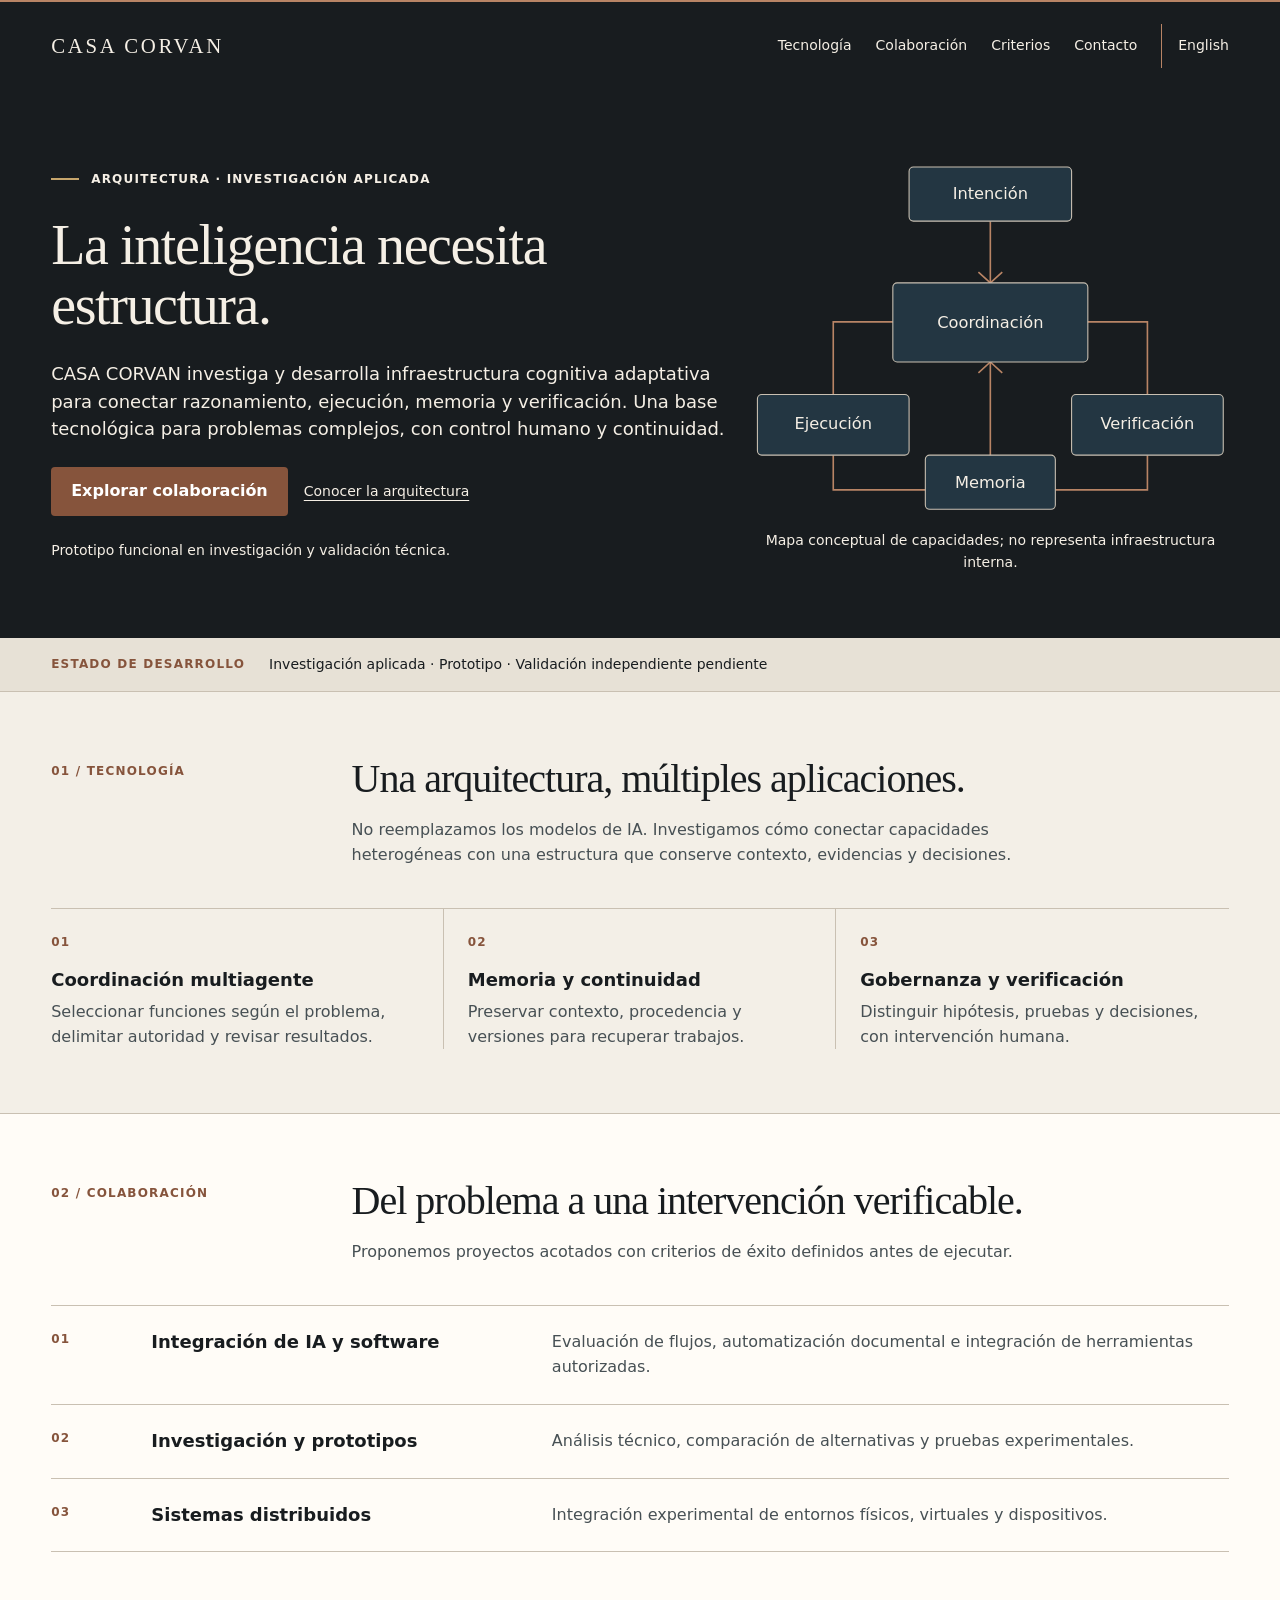
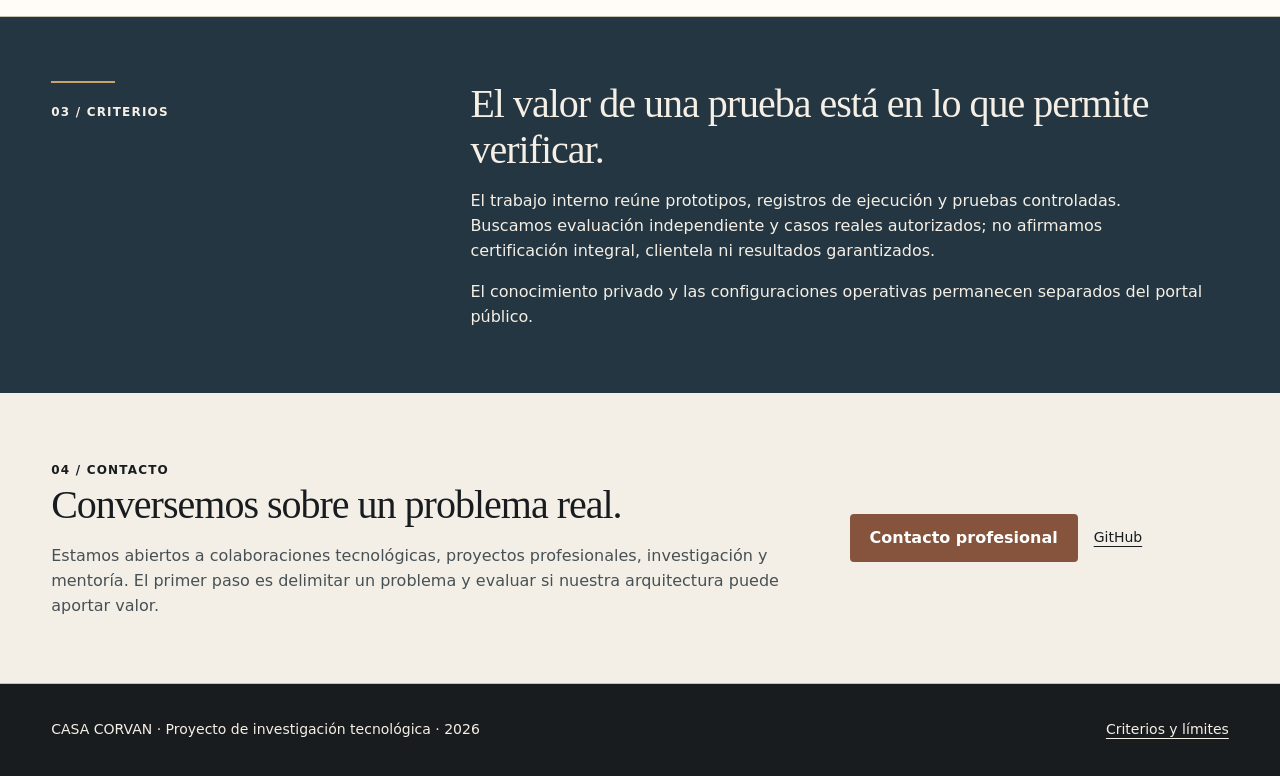
==== commit 15a87d87: "site: rebuild es portal using institutional editorial design" ====
--- a/index.html
+++ b/index.html
@@ -1,10 +1,10 @@
 <!doctype html>
-<html lang="es"><head><meta charset="utf-8"><meta name="viewport" content="width=device-width, initial-scale=1"><meta name="theme-color" content="#09121e"><meta name="description" content="Investigación aplicada, infraestructura cognitiva distribuida, gobernanza de IA e integración de software."><meta property="og:title" content="CASA CORVAN | Infraestructura cognitiva e IA"><meta property="og:description" content="Investigación aplicada, infraestructura cognitiva distribuida, gobernanza de IA e integración de software."><meta property="og:type" content="website"><title>CASA CORVAN | Infraestructura cognitiva e IA</title><style>:root{color-scheme:dark;--bg:#09121e;--surface:#101e2e;--ink:#f0f6fa;--muted:#b6c8d5;--accent:#80e3da;--line:#354b60;--warm:#bfb4f7}*{box-sizing:border-box}html{scroll-behavior:smooth}body{margin:0;font:16px/1.65 system-ui,-apple-system,BlinkMacSystemFont,"Segoe UI",sans-serif;color:var(--ink);background:radial-gradient(ellipse at 80% 6%,#19364b 0%,transparent 34rem),var(--bg)}a{color:inherit}a:focus-visible{outline:3px solid var(--accent);outline-offset:4px}a:hover{color:var(--accent)}.wrap{width:min(1160px,calc(100% - 48px));margin:auto}.top{border-bottom:1px solid var(--line);background:#09121ed9}.topinner{display:flex;align-items:center;justify-content:space-between;gap:20px;min-height:80px}.brand{display:flex;align-items:center;gap:12px;text-decoration:none;font-weight:800;letter-spacing:.12em;font-size:14px}.mark{width:42px;height:42px;border:1px solid var(--accent);border-radius:12px;display:grid;place-items:center;color:var(--accent);font-size:24px;line-height:1}.nav{display:flex;flex-wrap:wrap;gap:20px;font-size:14px;align-items:center}.nav a{text-decoration:none}.lang{border:1px solid var(--line);border-radius:8px;padding:6px 10px}.hero{display:grid;grid-template-columns:minmax(0,1.35fr) minmax(0,.8fr);gap:44px;align-items:center;padding:100px 0 86px}.eyebrow{font-size:12px;font-weight:800;text-transform:uppercase;letter-spacing:.16em;color:var(--accent)}h1,h2,h3{line-height:1.17;letter-spacing:-.03em}h1{font-size:clamp(2.7rem,5.5vw,5.1rem);margin:18px 0 24px}h1 span{color:var(--accent)}.lead{font-size:clamp(1.05rem,2vw,1.25rem);color:var(--muted);max-width:700px}.actions{display:flex;flex-wrap:wrap;gap:12px;margin:30px 0}.button{display:inline-block;background:var(--accent);color:#09121e;text-decoration:none;border-radius:9px;padding:12px 19px;font-weight:750;font-size:15px}.button:hover{color:#09121e;background:#aaf4eb}.button.alt{background:transparent;border:1px solid var(--line);color:var(--ink)}.button.alt:hover{border-color:var(--accent);color:var(--accent)}.status{color:var(--muted);font-size:13px}.diagram{border:1px solid var(--line);background:linear-gradient(150deg,#142c3c,#0c1828);border-radius:22px;padding:25px;display:grid;gap:11px;text-align:center}.node{border:1px solid #456476;background:#0b1b2b;border-radius:10px;padding:12px;font-weight:650}.node.core{border-color:var(--accent);color:var(--accent)}.arrow{color:var(--accent);line-height:1.1}.diagram small{color:var(--muted)}.section{padding:66px 0;border-top:1px solid var(--line)}.head{max-width:800px;margin-bottom:30px}.head h2{font-size:clamp(1.9rem,4vw,2.8rem);margin:9px 0}.head p,.card p,.pane p{color:var(--muted)}.grid{display:grid;grid-template-columns:repeat(3,minmax(0,1fr));gap:16px}.card,.pane{border:1px solid var(--line);border-radius:15px;padding:25px;background:linear-gradient(160deg,#142638,#101c2b)}.card h3{font-size:1.23rem;margin:12px 0}.card p{margin:0;font-size:15px}.num{font-size:12px;letter-spacing:.12em;color:var(--warm);font-weight:750}.wide{display:grid;grid-template-columns:1fr 1fr;gap:16px}.pane h3{margin-top:0}.pane p:last-child{margin-bottom:0}.contact{display:grid;grid-template-columns:1fr auto;gap:22px;align-items:center;padding:35px;border:1px solid var(--line);border-radius:20px;background:#122535}.contact h2{margin-top:0;font-size:clamp(1.8rem,4vw,2.6rem)}.contact p{color:var(--muted);max-width:650px;margin-bottom:0}.footer{border-top:1px solid var(--line);padding:25px 0 40px;font-size:13px;color:var(--muted)}.footerinner{display:flex;flex-wrap:wrap;justify-content:space-between;gap:16px}.skip{position:absolute;top:-100px;left:12px;padding:10px;background:var(--accent);color:var(--bg)}.skip:focus{top:10px}@media(max-width:850px){.hero{grid-template-columns:1fr;padding:64px 0;gap:24px}.grid{grid-template-columns:repeat(2,minmax(0,1fr))}.contact{grid-template-columns:1fr}}@media(max-width:580px){.wrap{width:calc(100% - 32px)}.topinner{flex-direction:column;align-items:flex-start;padding:18px 0}.nav{gap:12px}.grid,.wide{grid-template-columns:1fr}.section{padding:44px 0}.contact{padding:22px}.actions{margin:22px 0}.hero{padding:45px 0}}@media(prefers-reduced-motion:reduce){html{scroll-behavior:auto}}</style></head>
-<body><a class="skip" href="#inicio">Ir al contenido</a><header class="top"><div class="wrap topinner"><a class="brand" href="#inicio"><span class="mark" aria-hidden="true">C</span>CASA CORVAN</a><nav class="nav" aria-label="Navegación principal"><a href="#tecnologia">Tecnología</a><a href="#capacidades">Capacidades</a><a href="#evidencias">Evidencias</a><a href="#contacto">Contacto</a><a class="lang" href="en.html" hreflang="en">English</a></nav></div></header>
-<main id="inicio"><div class="wrap"><section class="hero"><div><span class="eyebrow">Investigación aplicada · Arquitectura de IA</span><h1>Infraestructura cognitiva con <span>evidencia.</span></h1><p class="lead">CASA CORVAN desarrolla una arquitectura adaptativa y gobernada para integrar razonamiento, ejecución, memoria y verificación en sistemas de inteligencia artificial. Diseñada para problemas complejos, sin sustituir los modelos existentes.</p><div class="actions"><a class="button" href="#contacto">Explorar colaboración</a><a class="button alt" href="#tecnologia">Conocer la tecnología</a></div><p class="status">Etapa: prototipo funcional en investigación y validación técnica.</p></div><div class="diagram"><div class="node">Problema y contexto</div><span class="arrow" aria-hidden="true">↓</span><div class="node core">Coordinación cognitiva</div><span class="arrow" aria-hidden="true">↓</span><div class="node">Ejecución y conocimiento</div><span class="arrow" aria-hidden="true">↓</span><div class="node">Verificación y decisión humana</div><small>Representación conceptual, no diagrama de infraestructura interna.</small></div></section></div>
-<section id="tecnologia" class="section"><div class="wrap"><div class="head"><h2>Una arquitectura transversal, no una aplicación aislada</h2><p>Diseñamos mecanismos reutilizables que permiten coordinar capacidades heterogéneas sin perder control sobre el proceso.</p></div><div class="grid"><article class="card"><span class="num">01</span><h3>Coordinación multiagente</h3><p>Selección de funciones según el problema, límites de autoridad y revisión de resultados.</p></article><article class="card"><span class="num">02</span><h3>Continuidad y memoria</h3><p>Conservación de contexto, procedencia, versiones y recuperación de trabajos.</p></article><article class="card"><span class="num">03</span><h3>Gobernanza y verificación</h3><p>Separación de hipótesis, evidencias y decisiones; pruebas y control humano.</p></article></div></div></section>
-<section id="capacidades" class="section"><div class="wrap"><div class="head"><h2>Capacidades para colaborar</h2><p>Proponemos intervenciones acotadas, con alcance acordado y evidencia verificable.</p></div><div class="grid"><article class="card"><span class="num">01</span><h3>Integración de IA y software</h3><p>Evaluación de flujos, automatización documental y conexión de herramientas autorizadas.</p></article><article class="card"><span class="num">02</span><h3>Investigación aplicada</h3><p>Prototipos experimentales, análisis de problemas y comparación de alternativas.</p></article><article class="card"><span class="num">03</span><h3>Sistemas distribuidos y edge</h3><p>Experimentación con entornos físicos y virtuales, dispositivos y continuidad operativa.</p></article></div></div></section>
-<section id="evidencias" class="section"><div class="wrap"><div class="head"><h2>Tecnología en evolución, límites explícitos</h2><p>La investigación combina prototipos, registros de ejecución y pruebas controladas. Los resultados internos no equivalen a validación comercial independiente.</p></div><div class="wide"><article class="pane"><h3>Experimentación técnica</h3><p>Se han desarrollado mecanismos experimentales de coordinación, indexación, recuperación y control de evidencias. La evaluación adversarial forma parte del método de mejora.</p></article><article class="pane"><h3>De la prueba a la colaboración</h3><p>Buscamos casos reales autorizados, criterios de evaluación acordados y revisión independiente. No afirmamos certificación integral, tracción comercial ni resultados garantizados.</p></article></div></div></section>
-<section id="principios" class="section"><div class="wrap"><div class="head"><h2>Principios de trabajo</h2></div><div class="grid"><article class="card"><span class="num">01</span><h3>Evidencia</h3><p>Fuentes antes de conclusiones; hipótesis claramente identificadas.</p></article><article class="card"><span class="num">02</span><h3>Laboratorio</h3><p>Pruebas acotadas y revisión antes de desplegar cambios.</p></article><article class="card"><span class="num">03</span><h3>Continuidad</h3><p>Conservar aprendizajes, versiones y decisiones para poder reproducirlos.</p></article></div><div style="margin-top:16px" class="pane"><h3>Publicar no es abrir la memoria</h3><p>El portal contiene información seleccionada para difusión. La memoria operativa, credenciales, configuraciones y conocimiento privado permanecen separados. No se anuncia acceso ni sincronización automática con fuentes privadas.</p></div></div></section>
-<section id="contacto" class="section"><div class="wrap contact"><div><h2>Hablemos de un problema real</h2><p>Buscamos colaboraciones tecnológicas, mentoría, investigación y proyectos profesionales. Proponemos una primera conversación para delimitar un caso y evaluar si nuestra tecnología puede aportar valor.</p></div><div class="actions"><a class="button" href="https://www.linkedin.com/in/juan-fernando-segundo-lopez">Contactar vía LinkedIn</a><a class="button alt" href="https://github.com/Fernando-corvan">GitHub público</a></div></div></section>
-</main><footer class="footer"><div class="wrap footerinner"><span>CASA CORVAN · Portal institucional · 2026</span><a href="#principios">Publicar no es abrir la memoria</a></div></footer></body></html>
+<html lang="es"><head><meta charset="utf-8"><meta name="viewport" content="width=device-width,initial-scale=1"><meta name="description" content="Arquitectura de IA, investigación aplicada y sistemas verificables."><meta name="theme-color" content="#181C1F"><meta name="robots" content="noindex,nofollow"><title>CASA CORVAN | Infraestructura cognitiva</title><link rel="stylesheet" href="style.css"></head>
+<body><a class="skip" href="#contenido">Saltar al contenido</a><header class="header"><div class="wrap head"><a class="brand" href="#inicio">CASA CORVAN</a><nav class="nav" aria-label="Navegación principal"><a href="#tecnologia">Tecnología</a><a href="#colaboracion">Colaboración</a><a href="#criterios">Criterios</a><a href="#contacto">Contacto</a><a class="lang" href="en.html" hreflang="en">English</a></nav></div></header><main id="contenido">
+<section class="hero" id="inicio"><div class="wrap hero-grid"><div class="hero-copy"><span class="eyebrow">Arquitectura · Investigación aplicada</span><h1>La inteligencia necesita estructura.</h1><p>CASA CORVAN investiga y desarrolla infraestructura cognitiva adaptativa para conectar razonamiento, ejecución, memoria y verificación. Una base tecnológica para problemas complejos, con control humano y continuidad.</p><div class="actions"><a class="button" href="#contacto">Explorar colaboración</a><a class="textlink" href="#tecnologia">Conocer la arquitectura</a></div><p class="note">Prototipo funcional en investigación y validación técnica.</p></div><figure class="hero-figure"><svg viewBox="0 0 440 340" role="img" aria-label="Mapa conceptual de capacidades; no representa infraestructura interna." xmlns="http://www.w3.org/2000/svg"><g fill="none" stroke="#B88465" stroke-width="1.5"><path d="M220 62V119M150 155H75V222M290 155H365V222M75 278V310H365V278M220 310V192"/><path d="M209 109L220 119L231 109M209 202L220 192L231 202"/></g><g fill="#233642" stroke="#C9C0B2"><rect x="145" y="12" width="150" height="50" rx="4"/><rect x="130" y="119" width="180" height="73" rx="4"/><rect x="5" y="222" width="140" height="56" rx="4"/><rect x="295" y="222" width="140" height="56" rx="4"/><rect x="160" y="278" width="120" height="50" rx="4"/></g><g fill="#F5EFE5" text-anchor="middle" font-size="15" font-family="system-ui,sans-serif"><text x="220" y="42">Intención</text><text x="220" y="161">Coordinación</text><text x="75" y="254">Ejecución</text><text x="365" y="254">Verificación</text><text x="220" y="308">Memoria</text></g></svg><figcaption>Mapa conceptual de capacidades; no representa infraestructura interna.</figcaption></figure></div></section>
+<div class="strip"><div class="wrap"><strong>Estado de desarrollo</strong><span>Investigación aplicada · Prototipo · Validación independiente pendiente</span></div></div>
+<section class="section" id="tecnologia"><div class="wrap"><div class="section-head"><span class="label">01 / Tecnología</span><div><h2>Una arquitectura, múltiples aplicaciones.</h2><p>No reemplazamos los modelos de IA. Investigamos cómo conectar capacidades heterogéneas con una estructura que conserve contexto, evidencias y decisiones.</p></div></div><div class="columns"><article><div class="ordinal">01</div><h3>Coordinación multiagente</h3><p>Seleccionar funciones según el problema, delimitar autoridad y revisar resultados.</p></article><article><div class="ordinal">02</div><h3>Memoria y continuidad</h3><p>Preservar contexto, procedencia y versiones para recuperar trabajos.</p></article><article><div class="ordinal">03</div><h3>Gobernanza y verificación</h3><p>Distinguir hipótesis, pruebas y decisiones, con intervención humana.</p></article></div></div></section>
+<section class="section paper" id="colaboracion"><div class="wrap"><div class="section-head"><span class="label">02 / Colaboración</span><div><h2>Del problema a una intervención verificable.</h2><p>Proponemos proyectos acotados con criterios de éxito definidos antes de ejecutar.</p></div></div><div class="rows"><article><span class="ordinal">01</span><h3>Integración de IA y software</h3><p>Evaluación de flujos, automatización documental e integración de herramientas autorizadas.</p></article><article><span class="ordinal">02</span><h3>Investigación y prototipos</h3><p>Análisis técnico, comparación de alternativas y pruebas experimentales.</p></article><article><span class="ordinal">03</span><h3>Sistemas distribuidos</h3><p>Integración experimental de entornos físicos, virtuales y dispositivos.</p></article></div></div></section>
+<section class="band" id="criterios"><div class="wrap"><div><div class="rule"></div><span class="label">03 / Criterios</span></div><div><h2>El valor de una prueba está en lo que permite verificar.</h2><p>El trabajo interno reúne prototipos, registros de ejecución y pruebas controladas. Buscamos evaluación independiente y casos reales autorizados; no afirmamos certificación integral, clientela ni resultados garantizados.</p><p>El conocimiento privado y las configuraciones operativas permanecen separados del portal público.</p></div></div></section>
+<section class="section" id="contacto"><div class="wrap contact"><div><span class="label">04 / Contacto</span><h2>Conversemos sobre un problema real.</h2><p>Estamos abiertos a colaboraciones tecnológicas, proyectos profesionales, investigación y mentoría. El primer paso es delimitar un problema y evaluar si nuestra arquitectura puede aportar valor.</p></div><div class="actions"><a class="button" href="https://www.linkedin.com/in/juan-fernando-segundo-lopez">Contacto profesional</a><a class="textlink" href="https://github.com/Fernando-corvan">GitHub</a></div></div></section>
+</main><footer class="footer"><div class="wrap"><span>CASA CORVAN · Proyecto de investigación tecnológica · 2026</span><a href="#criterios">Criterios y límites</a></div></footer></body></html>
--- a/style.css
+++ b/style.css
@@ -0,0 +1 @@
+:root{color-scheme:light;--primary:#181C1F;--secondary:#475054;--tertiary:#86543C;--neutral:#F3EFE7;--surface:#FFFCF7;--on-primary:#F5EFE5;--on-tertiary:#FFFFFF;--surface-muted:#E7E1D6;--border:#C9C0B2;--copper:#B88465;--champagne:#C6A56C;--deep-blue:#233642;--focus:#A46645;--serif:Newsreader,Georgia,serif;--sans:Inter,system-ui,sans-serif}*{box-sizing:border-box}html{scroll-behavior:smooth}body{margin:0;background:var(--neutral);color:var(--primary);font:1rem/1.55 var(--sans)}a{color:inherit;text-underline-offset:4px}a:focus-visible{outline:3px solid var(--focus);outline-offset:4px}a:hover{text-decoration:underline}h1,h2,h3,p{margin:0}h1,h2{font-family:var(--serif);font-weight:400;letter-spacing:-.025em}h1{font-size:clamp(2.5rem,5.5vw,3.5rem);line-height:1.08}h2{font-size:clamp(1.75rem,3.7vw,2.5rem);line-height:1.15}h3{font-size:1.125rem;line-height:1.35;font-weight:600}p{max-width:72ch}.wrap{max-width:1280px;margin:auto;padding-inline:clamp(16px,4vw,64px)}.skip{position:absolute;transform:translateY(-180%);padding:12px;background:var(--surface);color:var(--primary);z-index:5}.skip:focus{transform:none}.header{background:var(--primary);color:var(--on-primary);border-top:2px solid var(--copper)}.head{min-height:88px;display:flex;align-items:center;justify-content:space-between;gap:24px}.brand{font:1.3rem/1.2 var(--serif);letter-spacing:.13em;text-decoration:none;display:inline-flex;min-height:44px;align-items:center}.nav{display:flex;gap:24px;align-items:center;flex-wrap:wrap}.nav a{font-size:.875rem;min-height:44px;display:inline-flex;align-items:center;text-decoration:none}.nav a:hover{text-decoration:underline}.lang{border-left:1px solid var(--copper);padding-left:16px}.hero{background:var(--primary);color:var(--on-primary);padding:64px 0}.hero-grid{display:grid;grid-template-columns:repeat(12,minmax(0,1fr));gap:24px;align-items:center}.hero-copy{grid-column:span 7}.hero-figure{grid-column:span 5;min-width:0}.eyebrow,.label{font-size:.75rem;letter-spacing:.1em;text-transform:uppercase;font-weight:600}.eyebrow:before{content:'';display:inline-block;width:28px;height:2px;margin-right:12px;vertical-align:middle;background:var(--champagne)}.hero h1{margin:24px 0}.hero p{font-size:1.125rem;max-width:61ch}.actions{display:flex;flex-wrap:wrap;gap:16px;margin-top:24px;align-items:center}.button{display:inline-flex;align-items:center;justify-content:center;min-height:44px;padding:12px 20px;border-radius:4px;background:var(--tertiary);color:var(--on-tertiary);font-weight:600;text-decoration:none}.textlink{min-height:44px;display:inline-flex;align-items:center;font-size:.875rem}.hero .note{font-size:.875rem;margin-top:24px}.hero-figure svg{display:block;width:100%;height:auto}.hero-figure figcaption{font-size:.875rem;text-align:center;margin-top:8px}.hero-figure{margin:0}.strip{background:var(--surface-muted);border-bottom:1px solid var(--border);padding:16px 0}.strip .wrap{display:flex;flex-wrap:wrap;align-items:center;gap:8px 24px}.strip strong{font-size:.75rem;letter-spacing:.1em;text-transform:uppercase;color:var(--tertiary)}.strip span{font-size:.875rem}.section{padding:64px 0;border-bottom:1px solid var(--border)}.section-head{display:grid;grid-template-columns:repeat(12,minmax(0,1fr));gap:24px;margin-bottom:40px}.section-head .label{grid-column:span 3;color:var(--tertiary);padding-top:6px}.section-head>div{grid-column:span 9}.section-head p{margin-top:16px;color:var(--secondary)}.columns{display:grid;grid-template-columns:repeat(3,minmax(0,1fr));border-top:1px solid var(--border)}.columns article{padding:24px 24px 0 0;border-right:1px solid var(--border)}.columns article+article{padding-left:24px}.columns article:last-child{border-right:0;padding-right:0}.ordinal{font-size:.75rem;font-weight:600;letter-spacing:.1em;color:var(--tertiary);margin-bottom:16px}.columns h3{margin-bottom:8px}.columns p,.rows p{color:var(--secondary)}.paper{background:var(--surface)}.rows{border-top:1px solid var(--border)}.rows article{display:grid;grid-template-columns:repeat(12,minmax(0,1fr));gap:24px;border-bottom:1px solid var(--border);padding:24px 0}.rows .ordinal{grid-column:span 1;margin:0}.rows h3{grid-column:span 4}.rows p{grid-column:span 7}.band{padding:64px 0;background:var(--deep-blue);color:var(--on-primary)}.band .wrap{display:grid;grid-template-columns:1fr 2fr;gap:40px}.band h2{margin-bottom:16px}.band p+p{margin-top:16px}.rule{width:64px;height:2px;background:var(--champagne);margin-bottom:16px}.contact{display:grid;grid-template-columns:2fr 1fr;gap:40px;align-items:center}.contact p{color:var(--secondary);margin-top:16px}.contact .actions{margin:0}.footer{background:var(--primary);color:var(--on-primary);padding:24px 0}.footer .wrap{display:flex;gap:16px;flex-wrap:wrap;justify-content:space-between;font-size:.875rem}.footer a{min-height:44px;display:inline-flex;align-items:center}.footer span{align-self:center}@media(max-width:850px){.hero-grid,.section-head,.rows article{grid-template-columns:repeat(6,minmax(0,1fr))}.hero-copy,.hero-figure,.section-head .label,.section-head>div{grid-column:1/-1}.hero-figure{max-width:520px;margin-inline:auto}.head{align-items:flex-start;flex-direction:column;padding-block:16px;gap:8px}.nav{gap:16px}.rows .ordinal{grid-column:span 1}.rows h3{grid-column:span 2}.rows p{grid-column:span 3}.contact{grid-template-columns:1fr}.band .wrap{grid-template-columns:1fr;gap:24px}}@media(max-width:580px){.hero,.section,.band{padding-block:40px}.hero-grid,.section-head,.columns,.rows article{display:block}.hero-figure{margin-top:32px}.section-head .label{display:block;margin-bottom:16px}.section-head{margin-bottom:24px}.columns article,.columns article+article,.columns article:last-child{padding:24px 0;border-right:0;border-bottom:1px solid var(--border)}.rows h3{margin:8px 0}.nav{gap:4px 16px}.contact{gap:24px}.hero p{font-size:1rem}}@media(prefers-reduced-motion:reduce){html{scroll-behavior:auto}}
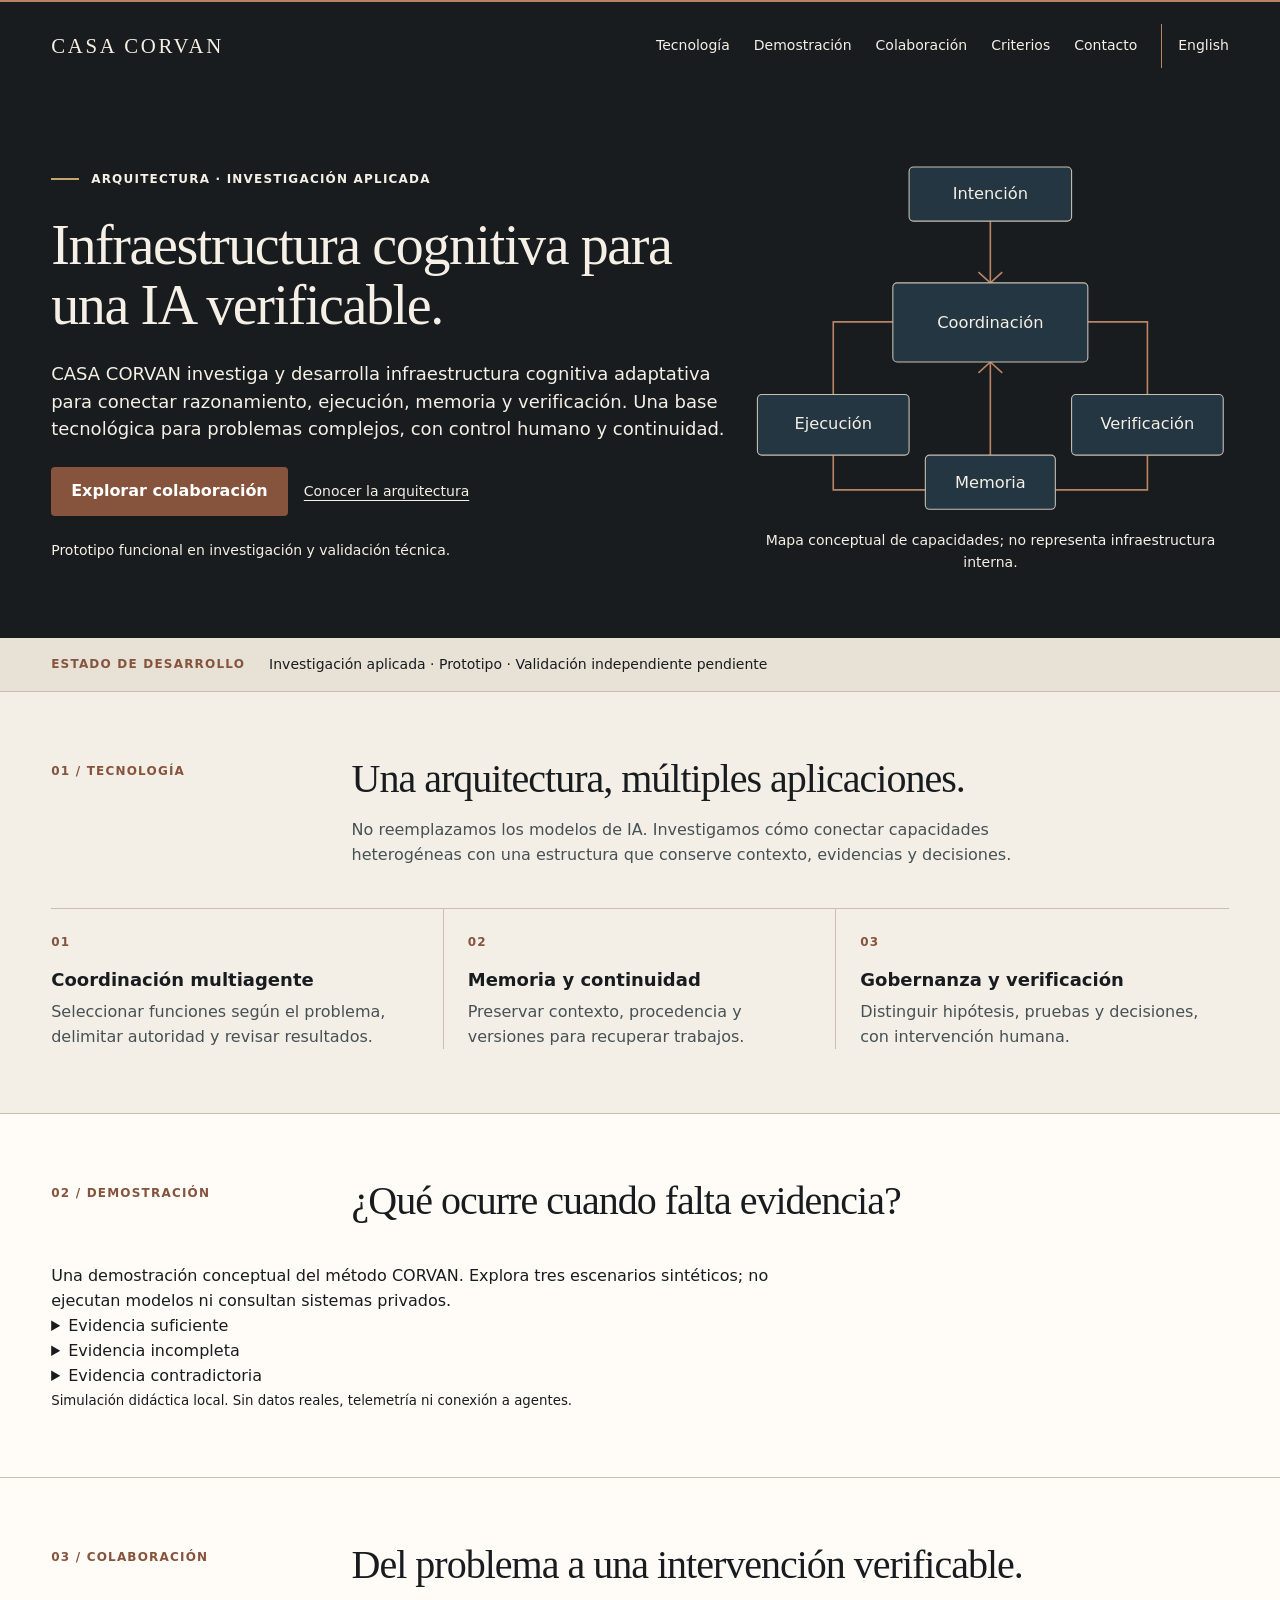
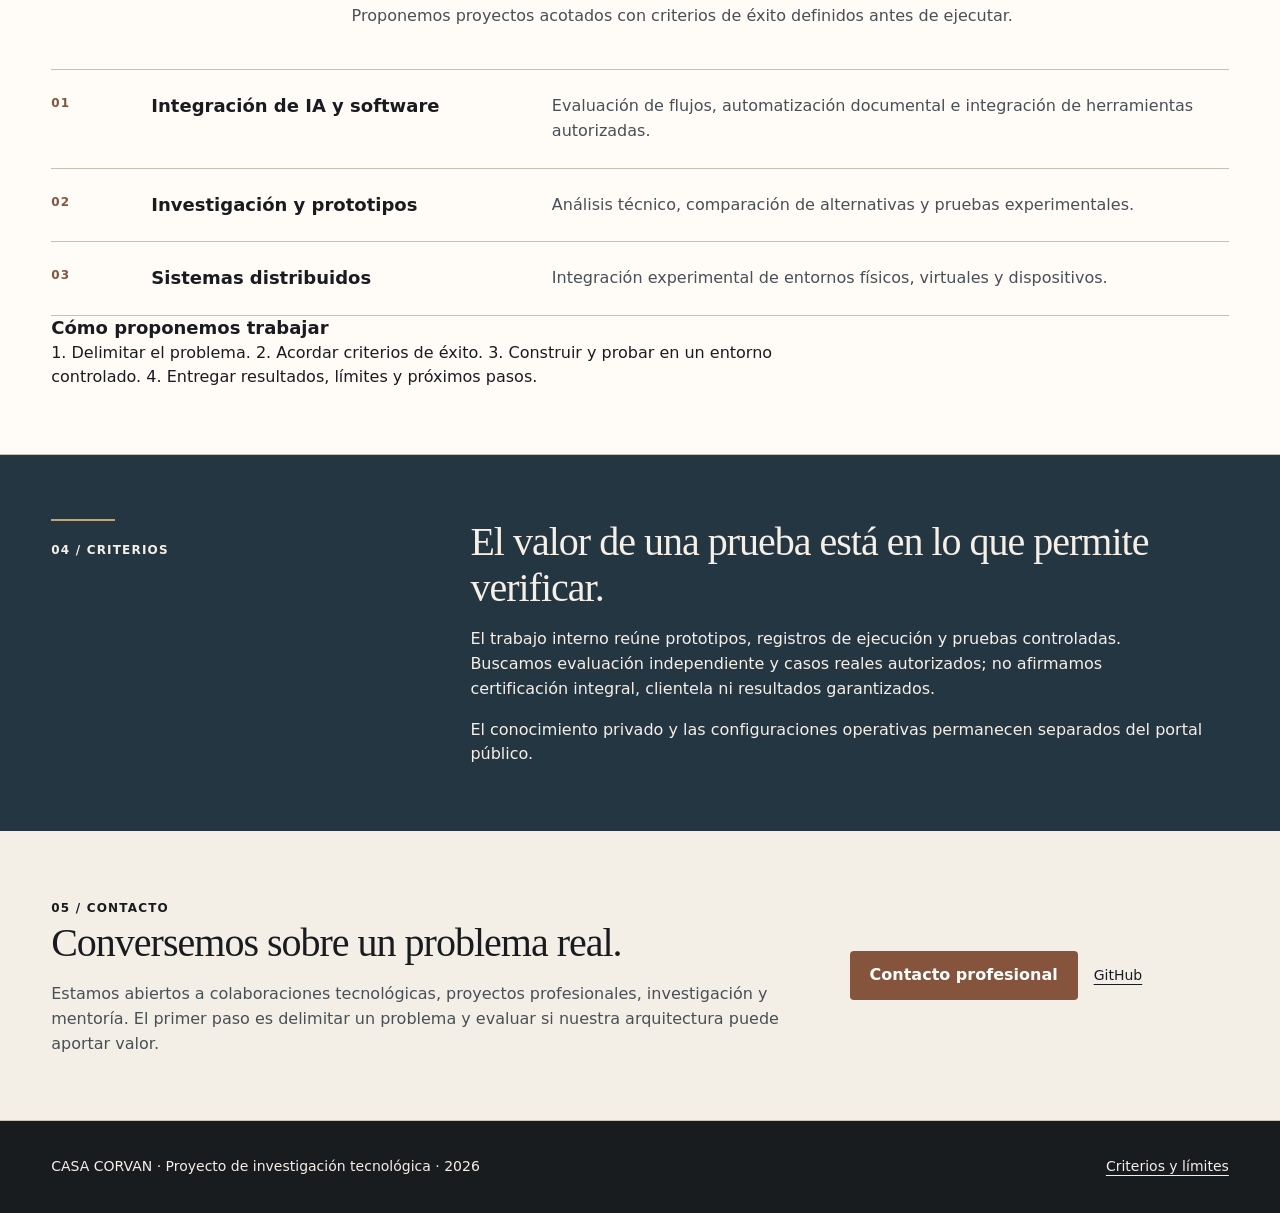
==== commit 837b08a6: "site: verified v3 improvements — index.html" ====
--- a/index.html
+++ b/index.html
@@ -1,10 +1,11 @@
 <!doctype html>
-<html lang="es"><head><meta charset="utf-8"><meta name="viewport" content="width=device-width,initial-scale=1"><meta name="description" content="Arquitectura de IA, investigación aplicada y sistemas verificables."><meta name="theme-color" content="#181C1F"><meta name="robots" content="noindex,nofollow"><title>CASA CORVAN | Infraestructura cognitiva</title><link rel="stylesheet" href="style.css"></head>
-<body><a class="skip" href="#contenido">Saltar al contenido</a><header class="header"><div class="wrap head"><a class="brand" href="#inicio">CASA CORVAN</a><nav class="nav" aria-label="Navegación principal"><a href="#tecnologia">Tecnología</a><a href="#colaboracion">Colaboración</a><a href="#criterios">Criterios</a><a href="#contacto">Contacto</a><a class="lang" href="en.html" hreflang="en">English</a></nav></div></header><main id="contenido">
-<section class="hero" id="inicio"><div class="wrap hero-grid"><div class="hero-copy"><span class="eyebrow">Arquitectura · Investigación aplicada</span><h1>La inteligencia necesita estructura.</h1><p>CASA CORVAN investiga y desarrolla infraestructura cognitiva adaptativa para conectar razonamiento, ejecución, memoria y verificación. Una base tecnológica para problemas complejos, con control humano y continuidad.</p><div class="actions"><a class="button" href="#contacto">Explorar colaboración</a><a class="textlink" href="#tecnologia">Conocer la arquitectura</a></div><p class="note">Prototipo funcional en investigación y validación técnica.</p></div><figure class="hero-figure"><svg viewBox="0 0 440 340" role="img" aria-label="Mapa conceptual de capacidades; no representa infraestructura interna." xmlns="http://www.w3.org/2000/svg"><g fill="none" stroke="#B88465" stroke-width="1.5"><path d="M220 62V119M150 155H75V222M290 155H365V222M75 278V310H365V278M220 310V192"/><path d="M209 109L220 119L231 109M209 202L220 192L231 202"/></g><g fill="#233642" stroke="#C9C0B2"><rect x="145" y="12" width="150" height="50" rx="4"/><rect x="130" y="119" width="180" height="73" rx="4"/><rect x="5" y="222" width="140" height="56" rx="4"/><rect x="295" y="222" width="140" height="56" rx="4"/><rect x="160" y="278" width="120" height="50" rx="4"/></g><g fill="#F5EFE5" text-anchor="middle" font-size="15" font-family="system-ui,sans-serif"><text x="220" y="42">Intención</text><text x="220" y="161">Coordinación</text><text x="75" y="254">Ejecución</text><text x="365" y="254">Verificación</text><text x="220" y="308">Memoria</text></g></svg><figcaption>Mapa conceptual de capacidades; no representa infraestructura interna.</figcaption></figure></div></section>
+<html lang="es"><head><meta charset="utf-8"><meta name="viewport" content="width=device-width,initial-scale=1"><meta name="description" content="Arquitectura de IA, investigación aplicada y sistemas verificables."><meta name="theme-color" content="#181C1F"><link rel="canonical" href="https://fernando-corvan.github.io/"><link rel="alternate" hreflang="es" href="https://fernando-corvan.github.io/"><link rel="alternate" hreflang="en" href="https://fernando-corvan.github.io/en.html"><link rel="alternate" hreflang="x-default" href="https://fernando-corvan.github.io/"><meta property="og:type" content="website"><meta property="og:title" content="CASA CORVAN | Infraestructura cognitiva"><title>CASA CORVAN | Infraestructura cognitiva</title><link rel="stylesheet" href="style.css"></head>
+<body><a class="skip" href="#contenido">Saltar al contenido</a><header class="header"><div class="wrap head"><a class="brand" href="#inicio">CASA CORVAN</a><nav class="nav" aria-label="Navegación principal"><a href="#tecnologia">Tecnología</a><a href="#demostracion">Demostración</a><a href="#colaboracion">Colaboración</a><a href="#criterios">Criterios</a><a href="#contacto">Contacto</a><a class="lang" href="en.html" hreflang="en">English</a></nav></div></header><main id="contenido">
+<section class="hero" id="inicio"><div class="wrap hero-grid"><div class="hero-copy"><span class="eyebrow">Arquitectura · Investigación aplicada</span><h1>Infraestructura cognitiva para una IA verificable.</h1><p>CASA CORVAN investiga y desarrolla infraestructura cognitiva adaptativa para conectar razonamiento, ejecución, memoria y verificación. Una base tecnológica para problemas complejos, con control humano y continuidad.</p><div class="actions"><a class="button" href="#contacto">Explorar colaboración</a><a class="textlink" href="#tecnologia">Conocer la arquitectura</a></div><p class="note">Prototipo funcional en investigación y validación técnica.</p></div><figure class="hero-figure"><svg viewBox="0 0 440 340" role="img" aria-label="Mapa conceptual de capacidades; no representa infraestructura interna." xmlns="http://www.w3.org/2000/svg"><g fill="none" stroke="#B88465" stroke-width="1.5"><path d="M220 62V119M150 155H75V222M290 155H365V222M75 278V310H365V278M220 310V192"/><path d="M209 109L220 119L231 109M209 202L220 192L231 202"/></g><g fill="#233642" stroke="#C9C0B2"><rect x="145" y="12" width="150" height="50" rx="4"/><rect x="130" y="119" width="180" height="73" rx="4"/><rect x="5" y="222" width="140" height="56" rx="4"/><rect x="295" y="222" width="140" height="56" rx="4"/><rect x="160" y="278" width="120" height="50" rx="4"/></g><g fill="#F5EFE5" text-anchor="middle" font-size="15" font-family="system-ui,sans-serif"><text x="220" y="42">Intención</text><text x="220" y="161">Coordinación</text><text x="75" y="254">Ejecución</text><text x="365" y="254">Verificación</text><text x="220" y="308">Memoria</text></g></svg><figcaption>Mapa conceptual de capacidades; no representa infraestructura interna.</figcaption></figure></div></section>
 <div class="strip"><div class="wrap"><strong>Estado de desarrollo</strong><span>Investigación aplicada · Prototipo · Validación independiente pendiente</span></div></div>
-<section class="section" id="tecnologia"><div class="wrap"><div class="section-head"><span class="label">01 / Tecnología</span><div><h2>Una arquitectura, múltiples aplicaciones.</h2><p>No reemplazamos los modelos de IA. Investigamos cómo conectar capacidades heterogéneas con una estructura que conserve contexto, evidencias y decisiones.</p></div></div><div class="columns"><article><div class="ordinal">01</div><h3>Coordinación multiagente</h3><p>Seleccionar funciones según el problema, delimitar autoridad y revisar resultados.</p></article><article><div class="ordinal">02</div><h3>Memoria y continuidad</h3><p>Preservar contexto, procedencia y versiones para recuperar trabajos.</p></article><article><div class="ordinal">03</div><h3>Gobernanza y verificación</h3><p>Distinguir hipótesis, pruebas y decisiones, con intervención humana.</p></article></div></div></section>
-<section class="section paper" id="colaboracion"><div class="wrap"><div class="section-head"><span class="label">02 / Colaboración</span><div><h2>Del problema a una intervención verificable.</h2><p>Proponemos proyectos acotados con criterios de éxito definidos antes de ejecutar.</p></div></div><div class="rows"><article><span class="ordinal">01</span><h3>Integración de IA y software</h3><p>Evaluación de flujos, automatización documental e integración de herramientas autorizadas.</p></article><article><span class="ordinal">02</span><h3>Investigación y prototipos</h3><p>Análisis técnico, comparación de alternativas y pruebas experimentales.</p></article><article><span class="ordinal">03</span><h3>Sistemas distribuidos</h3><p>Integración experimental de entornos físicos, virtuales y dispositivos.</p></article></div></div></section>
-<section class="band" id="criterios"><div class="wrap"><div><div class="rule"></div><span class="label">03 / Criterios</span></div><div><h2>El valor de una prueba está en lo que permite verificar.</h2><p>El trabajo interno reúne prototipos, registros de ejecución y pruebas controladas. Buscamos evaluación independiente y casos reales autorizados; no afirmamos certificación integral, clientela ni resultados garantizados.</p><p>El conocimiento privado y las configuraciones operativas permanecen separados del portal público.</p></div></div></section>
-<section class="section" id="contacto"><div class="wrap contact"><div><span class="label">04 / Contacto</span><h2>Conversemos sobre un problema real.</h2><p>Estamos abiertos a colaboraciones tecnológicas, proyectos profesionales, investigación y mentoría. El primer paso es delimitar un problema y evaluar si nuestra arquitectura puede aportar valor.</p></div><div class="actions"><a class="button" href="https://www.linkedin.com/in/juan-fernando-segundo-lopez">Contacto profesional</a><a class="textlink" href="https://github.com/Fernando-corvan">GitHub</a></div></div></section>
+<span class="legacy-anchor" id="proyectos"></span><section class="section" id="tecnologia"><div class="wrap"><div class="section-head"><span class="label">01 / Tecnología</span><div><h2>Una arquitectura, múltiples aplicaciones.</h2><p>No reemplazamos los modelos de IA. Investigamos cómo conectar capacidades heterogéneas con una estructura que conserve contexto, evidencias y decisiones.</p></div></div><div class="columns"><article><div class="ordinal">01</div><h3>Coordinación multiagente</h3><p>Seleccionar funciones según el problema, delimitar autoridad y revisar resultados.</p></article><article><div class="ordinal">02</div><h3>Memoria y continuidad</h3><p>Preservar contexto, procedencia y versiones para recuperar trabajos.</p></article><article><div class="ordinal">03</div><h3>Gobernanza y verificación</h3><p>Distinguir hipótesis, pruebas y decisiones, con intervención humana.</p></article></div></div></section>
+<section class="section paper" id="demostracion"><div class="wrap"><div class="section-head"><span class="label">02 / Demostración</span><div><h2>¿Qué ocurre cuando falta evidencia?</h2></div></div><div class="demo"><p class="demo-intro">Una demostración conceptual del método CORVAN. Explora tres escenarios sintéticos; no ejecutan modelos ni consultan sistemas privados.</p><div><details><summary>Evidencia suficiente</summary><p>Resultado: continuar a revisión humana. La evidencia corresponde a la afirmación y permite evaluarla; no implica aprobación automática.</p></details><details><summary>Evidencia incompleta</summary><p>Resultado: solicitar información faltante. La hipótesis se mantiene abierta y no se presenta como hecho.</p></details><details><summary>Evidencia contradictoria</summary><p>Resultado: detener la conclusión. Revisar la procedencia y resolver el conflicto antes de decidir.</p></details><small>Simulación didáctica local. Sin datos reales, telemetría ni conexión a agentes.</small></div></div></div></section>
+<section class="section paper" id="colaboracion"><div class="wrap"><div class="section-head"><span class="label">03 / Colaboración</span><div><h2>Del problema a una intervención verificable.</h2><p>Proponemos proyectos acotados con criterios de éxito definidos antes de ejecutar.</p></div></div><div class="rows"><article><span class="ordinal">01</span><h3>Integración de IA y software</h3><p>Evaluación de flujos, automatización documental e integración de herramientas autorizadas.</p></article><article><span class="ordinal">02</span><h3>Investigación y prototipos</h3><p>Análisis técnico, comparación de alternativas y pruebas experimentales.</p></article><article><span class="ordinal">03</span><h3>Sistemas distribuidos</h3><p>Integración experimental de entornos físicos, virtuales y dispositivos.</p></article></div><div class="method"><h3>Cómo proponemos trabajar</h3><p>1. Delimitar el problema. 2. Acordar criterios de éxito. 3. Construir y probar en un entorno controlado. 4. Entregar resultados, límites y próximos pasos.</p></div></div></section>
+<span class="legacy-anchor" id="memoria"></span><span class="legacy-anchor" id="principios"></span><section class="band" id="criterios"><div class="wrap"><div><div class="rule"></div><span class="label">04 / Criterios</span></div><div><h2>El valor de una prueba está en lo que permite verificar.</h2><p>El trabajo interno reúne prototipos, registros de ejecución y pruebas controladas. Buscamos evaluación independiente y casos reales autorizados; no afirmamos certificación integral, clientela ni resultados garantizados.</p><p>El conocimiento privado y las configuraciones operativas permanecen separados del portal público.</p></div></div></section>
+<section class="section" id="contacto"><div class="wrap contact"><div><span class="label">05 / Contacto</span><h2>Conversemos sobre un problema real.</h2><p>Estamos abiertos a colaboraciones tecnológicas, proyectos profesionales, investigación y mentoría. El primer paso es delimitar un problema y evaluar si nuestra arquitectura puede aportar valor.</p></div><div class="actions"><a class="button" href="https://www.linkedin.com/in/juan-fernando-segundo-lopez">Contacto profesional</a><a class="textlink" href="https://github.com/Fernando-corvan">GitHub</a></div></div></section>
 </main><footer class="footer"><div class="wrap"><span>CASA CORVAN · Proyecto de investigación tecnológica · 2026</span><a href="#criterios">Criterios y límites</a></div></footer></body></html>
